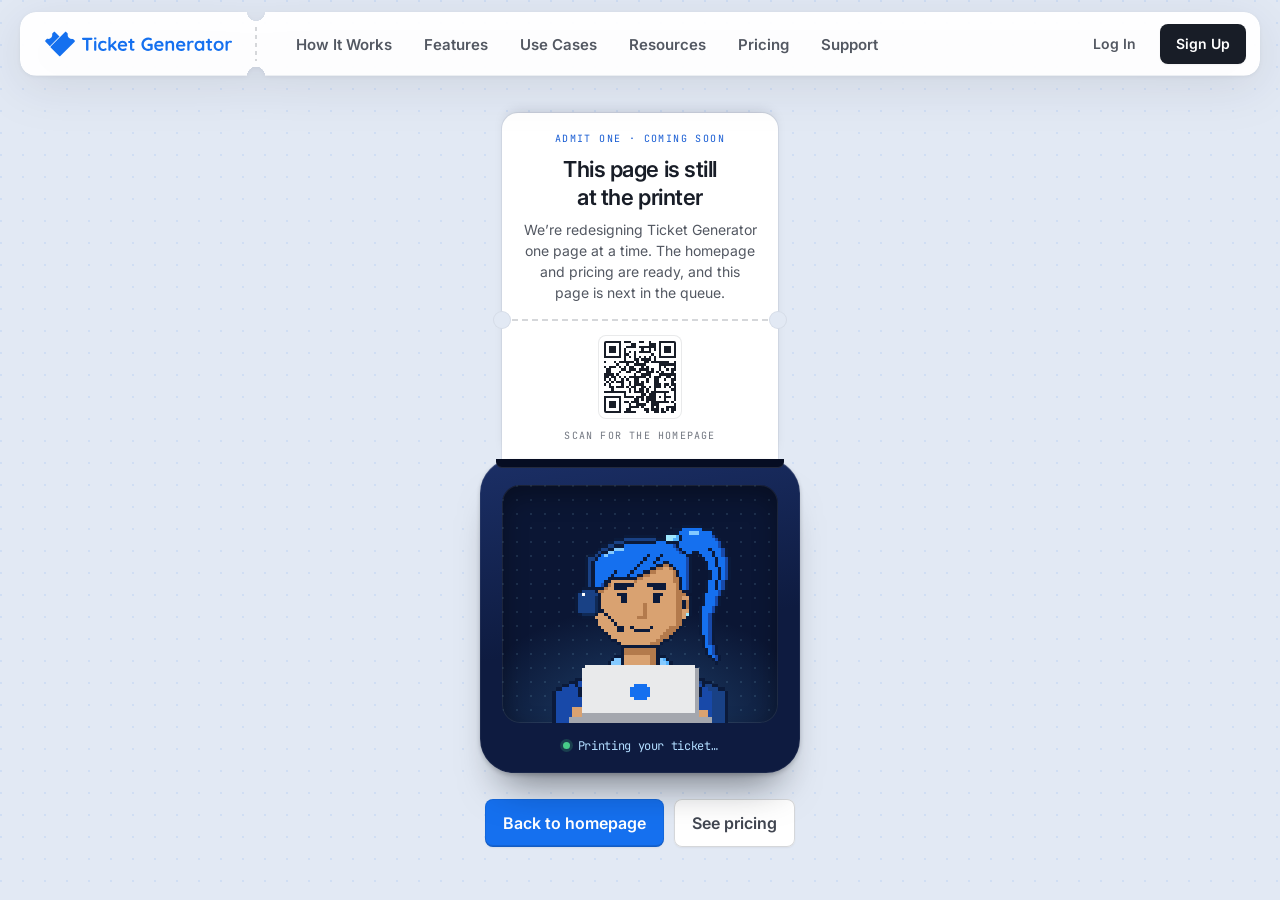
==== coming-soon.html @ ecad807b "Homepage event page and features sections, unpinned curved reviews carousel, clearer ticket labels, " ====
<!DOCTYPE html>
<html lang="en">
<head>
  <meta charset="utf-8">
  <meta name="viewport" content="width=device-width, initial-scale=1">
  <base href="/">
  <title>Coming soon — Ticket Generator</title>
  <meta name="description" content="This page of the new Ticket Generator website is still being printed. The homepage and pricing are ready.">
  <meta name="robots" content="noindex">
  <link rel="icon" href="assets/tg-icon.svg" type="image/svg+xml">
  <link rel="preconnect" href="https://fonts.googleapis.com">
  <link rel="preconnect" href="https://fonts.gstatic.com" crossorigin>
  <link href="https://fonts.googleapis.com/css2?family=Inter:wght@400;500;600;700&family=JetBrains+Mono:wght@500&display=swap" rel="stylesheet">
  <link rel="stylesheet" href="css/tokens.css">
  <link rel="stylesheet" href="css/base.css">
  <link rel="stylesheet" href="css/coming-soon.css">
</head>
<body class="cs-page">

  <header class="site-header" data-header>
    <div class="container header-inner">
      <a href="/" class="logo" aria-label="Ticket Generator home">
        <img src="assets/tg-icon.svg" alt="" width="32" height="32">
        <img src="assets/tg-logotype.svg" alt="Ticket Generator" class="logo-type" width="150" height="14">
      </a>

      <nav class="main-nav" id="main-nav" aria-label="Main">
        <ul>
          <li><a href="how-it-works.html">How It Works</a></li>
          <li><a href="features.html">Features</a></li>
          <li><a href="use-cases.html">Use Cases</a></li>
          <li><a href="resources.html">Resources</a></li>
          <li><a href="pricing.html">Pricing</a></li>
          <li><a href="support.html">Support</a></li>
        </ul>
        <div class="nav-actions nav-actions--mobile">
          <a href="https://tg-full-revamp.vercel.app/signup" class="btn btn-primary">Sign Up Free</a>
          <a href="https://tg-full-revamp.vercel.app/login" class="btn btn-secondary">Log In</a>
          <p class="nav-note">First 10 tickets free · No credit card required</p>
        </div>
      </nav>

      <div class="nav-actions">
        <a href="https://tg-full-revamp.vercel.app/login" class="btn btn-link">Log In</a>
        <a href="https://tg-full-revamp.vercel.app/signup" class="btn btn-dark">Sign Up</a>
      </div>

      <button class="menu-toggle" aria-controls="main-nav" aria-expanded="false" aria-label="Open menu" data-menu-toggle>
        <span></span><span></span>
      </button>
    </div>
  </header>

  <main class="cs" data-cs data-state="typing">
    <div class="cs-rig">
      <!-- the ticket prints upwards out of the terminal -->
      <div class="cs-print" aria-live="polite">
        <article class="cs-ticket">
          <p class="cs-label mono">Admit one · Coming soon</p>
          <h1>This page is still at the printer</h1>
          <p class="cs-copy">We’re redesigning Ticket Generator one page at a time. The homepage and pricing are ready, and this page is next in the queue.</p>
          <div class="cs-stub">
            <svg class="cs-qr" viewBox="0 0 29 29" shape-rendering="crispEdges" role="img" aria-label="QR code that opens the Ticket Generator homepage"><path d="M0 0h1v1h-1zM1 0h1v1h-1zM2 0h1v1h-1zM3 0h1v1h-1zM4 0h1v1h-1zM5 0h1v1h-1zM6 0h1v1h-1zM8 0h1v1h-1zM9 0h1v1h-1zM10 0h1v1h-1zM14 0h1v1h-1zM15 0h1v1h-1zM18 0h1v1h-1zM22 0h1v1h-1zM23 0h1v1h-1zM24 0h1v1h-1zM25 0h1v1h-1zM26 0h1v1h-1zM27 0h1v1h-1zM28 0h1v1h-1zM0 1h1v1h-1zM6 1h1v1h-1zM11 1h1v1h-1zM12 1h1v1h-1zM18 1h1v1h-1zM19 1h1v1h-1zM20 1h1v1h-1zM22 1h1v1h-1zM28 1h1v1h-1zM0 2h1v1h-1zM2 2h1v1h-1zM3 2h1v1h-1zM4 2h1v1h-1zM6 2h1v1h-1zM9 2h1v1h-1zM10 2h1v1h-1zM11 2h1v1h-1zM12 2h1v1h-1zM14 2h1v1h-1zM15 2h1v1h-1zM16 2h1v1h-1zM17 2h1v1h-1zM18 2h1v1h-1zM19 2h1v1h-1zM20 2h1v1h-1zM22 2h1v1h-1zM24 2h1v1h-1zM25 2h1v1h-1zM26 2h1v1h-1zM28 2h1v1h-1zM0 3h1v1h-1zM2 3h1v1h-1zM3 3h1v1h-1zM4 3h1v1h-1zM6 3h1v1h-1zM8 3h1v1h-1zM15 3h1v1h-1zM18 3h1v1h-1zM20 3h1v1h-1zM22 3h1v1h-1zM24 3h1v1h-1zM25 3h1v1h-1zM26 3h1v1h-1zM28 3h1v1h-1zM0 4h1v1h-1zM2 4h1v1h-1zM3 4h1v1h-1zM4 4h1v1h-1zM6 4h1v1h-1zM8 4h1v1h-1zM10 4h1v1h-1zM12 4h1v1h-1zM14 4h1v1h-1zM15 4h1v1h-1zM16 4h1v1h-1zM17 4h1v1h-1zM18 4h1v1h-1zM22 4h1v1h-1zM24 4h1v1h-1zM25 4h1v1h-1zM26 4h1v1h-1zM28 4h1v1h-1zM0 5h1v1h-1zM6 5h1v1h-1zM8 5h1v1h-1zM9 5h1v1h-1zM12 5h1v1h-1zM19 5h1v1h-1zM22 5h1v1h-1zM28 5h1v1h-1zM0 6h1v1h-1zM1 6h1v1h-1zM2 6h1v1h-1zM3 6h1v1h-1zM4 6h1v1h-1zM5 6h1v1h-1zM6 6h1v1h-1zM8 6h1v1h-1zM10 6h1v1h-1zM12 6h1v1h-1zM14 6h1v1h-1zM16 6h1v1h-1zM18 6h1v1h-1zM20 6h1v1h-1zM22 6h1v1h-1zM23 6h1v1h-1zM24 6h1v1h-1zM25 6h1v1h-1zM26 6h1v1h-1zM27 6h1v1h-1zM28 6h1v1h-1zM8 7h1v1h-1zM12 7h1v1h-1zM13 7h1v1h-1zM15 7h1v1h-1zM16 7h1v1h-1zM17 7h1v1h-1zM18 7h1v1h-1zM20 7h1v1h-1zM0 8h1v1h-1zM4 8h1v1h-1zM6 8h1v1h-1zM7 8h1v1h-1zM8 8h1v1h-1zM9 8h1v1h-1zM10 8h1v1h-1zM11 8h1v1h-1zM13 8h1v1h-1zM16 8h1v1h-1zM17 8h1v1h-1zM19 8h1v1h-1zM20 8h1v1h-1zM21 8h1v1h-1zM22 8h1v1h-1zM23 8h1v1h-1zM24 8h1v1h-1zM25 8h1v1h-1zM28 8h1v1h-1zM5 9h1v1h-1zM9 9h1v1h-1zM12 9h1v1h-1zM13 9h1v1h-1zM14 9h1v1h-1zM15 9h1v1h-1zM16 9h1v1h-1zM22 9h1v1h-1zM23 9h1v1h-1zM24 9h1v1h-1zM25 9h1v1h-1zM26 9h1v1h-1zM27 9h1v1h-1zM28 9h1v1h-1zM0 10h1v1h-1zM2 10h1v1h-1zM3 10h1v1h-1zM4 10h1v1h-1zM6 10h1v1h-1zM8 10h1v1h-1zM10 10h1v1h-1zM11 10h1v1h-1zM15 10h1v1h-1zM17 10h1v1h-1zM22 10h1v1h-1zM24 10h1v1h-1zM28 10h1v1h-1zM1 11h1v1h-1zM2 11h1v1h-1zM7 11h1v1h-1zM8 11h1v1h-1zM10 11h1v1h-1zM11 11h1v1h-1zM12 11h1v1h-1zM14 11h1v1h-1zM15 11h1v1h-1zM16 11h1v1h-1zM17 11h1v1h-1zM19 11h1v1h-1zM22 11h1v1h-1zM25 11h1v1h-1zM27 11h1v1h-1zM28 11h1v1h-1zM1 12h1v1h-1zM2 12h1v1h-1zM6 12h1v1h-1zM9 12h1v1h-1zM10 12h1v1h-1zM13 12h1v1h-1zM14 12h1v1h-1zM17 12h1v1h-1zM18 12h1v1h-1zM19 12h1v1h-1zM21 12h1v1h-1zM23 12h1v1h-1zM27 12h1v1h-1zM0 13h1v1h-1zM1 13h1v1h-1zM2 13h1v1h-1zM3 13h1v1h-1zM5 13h1v1h-1zM12 13h1v1h-1zM15 13h1v1h-1zM16 13h1v1h-1zM17 13h1v1h-1zM18 13h1v1h-1zM22 13h1v1h-1zM23 13h1v1h-1zM24 13h1v1h-1zM25 13h1v1h-1zM26 13h1v1h-1zM27 13h1v1h-1zM28 13h1v1h-1zM0 14h1v1h-1zM1 14h1v1h-1zM3 14h1v1h-1zM4 14h1v1h-1zM6 14h1v1h-1zM8 14h1v1h-1zM10 14h1v1h-1zM11 14h1v1h-1zM12 14h1v1h-1zM13 14h1v1h-1zM14 14h1v1h-1zM15 14h1v1h-1zM16 14h1v1h-1zM18 14h1v1h-1zM20 14h1v1h-1zM21 14h1v1h-1zM22 14h1v1h-1zM25 14h1v1h-1zM26 14h1v1h-1zM28 14h1v1h-1zM0 15h1v1h-1zM2 15h1v1h-1zM4 15h1v1h-1zM7 15h1v1h-1zM9 15h1v1h-1zM12 15h1v1h-1zM13 15h1v1h-1zM17 15h1v1h-1zM20 15h1v1h-1zM21 15h1v1h-1zM24 15h1v1h-1zM27 15h1v1h-1zM28 15h1v1h-1zM1 16h1v1h-1zM3 16h1v1h-1zM5 16h1v1h-1zM6 16h1v1h-1zM7 16h1v1h-1zM10 16h1v1h-1zM12 16h1v1h-1zM13 16h1v1h-1zM15 16h1v1h-1zM17 16h1v1h-1zM20 16h1v1h-1zM21 16h1v1h-1zM27 16h1v1h-1zM0 17h1v1h-1zM2 17h1v1h-1zM7 17h1v1h-1zM10 17h1v1h-1zM12 17h1v1h-1zM13 17h1v1h-1zM14 17h1v1h-1zM15 17h1v1h-1zM20 17h1v1h-1zM21 17h1v1h-1zM22 17h1v1h-1zM24 17h1v1h-1zM25 17h1v1h-1zM27 17h1v1h-1zM28 17h1v1h-1zM2 18h1v1h-1zM3 18h1v1h-1zM5 18h1v1h-1zM6 18h1v1h-1zM7 18h1v1h-1zM9 18h1v1h-1zM11 18h1v1h-1zM12 18h1v1h-1zM15 18h1v1h-1zM16 18h1v1h-1zM18 18h1v1h-1zM20 18h1v1h-1zM21 18h1v1h-1zM22 18h1v1h-1zM24 18h1v1h-1zM26 18h1v1h-1zM28 18h1v1h-1zM3 19h1v1h-1zM10 19h1v1h-1zM12 19h1v1h-1zM14 19h1v1h-1zM15 19h1v1h-1zM17 19h1v1h-1zM20 19h1v1h-1zM27 19h1v1h-1zM28 19h1v1h-1zM0 20h1v1h-1zM1 20h1v1h-1zM2 20h1v1h-1zM3 20h1v1h-1zM4 20h1v1h-1zM5 20h1v1h-1zM6 20h1v1h-1zM7 20h1v1h-1zM8 20h1v1h-1zM10 20h1v1h-1zM12 20h1v1h-1zM13 20h1v1h-1zM14 20h1v1h-1zM15 20h1v1h-1zM17 20h1v1h-1zM19 20h1v1h-1zM20 20h1v1h-1zM21 20h1v1h-1zM22 20h1v1h-1zM23 20h1v1h-1zM24 20h1v1h-1zM25 20h1v1h-1zM28 20h1v1h-1zM8 21h1v1h-1zM15 21h1v1h-1zM16 21h1v1h-1zM18 21h1v1h-1zM19 21h1v1h-1zM20 21h1v1h-1zM24 21h1v1h-1zM28 21h1v1h-1zM0 22h1v1h-1zM1 22h1v1h-1zM2 22h1v1h-1zM3 22h1v1h-1zM4 22h1v1h-1zM5 22h1v1h-1zM6 22h1v1h-1zM8 22h1v1h-1zM9 22h1v1h-1zM10 22h1v1h-1zM11 22h1v1h-1zM13 22h1v1h-1zM14 22h1v1h-1zM15 22h1v1h-1zM17 22h1v1h-1zM18 22h1v1h-1zM19 22h1v1h-1zM20 22h1v1h-1zM22 22h1v1h-1zM24 22h1v1h-1zM25 22h1v1h-1zM26 22h1v1h-1zM28 22h1v1h-1zM0 23h1v1h-1zM6 23h1v1h-1zM12 23h1v1h-1zM13 23h1v1h-1zM15 23h1v1h-1zM17 23h1v1h-1zM18 23h1v1h-1zM19 23h1v1h-1zM20 23h1v1h-1zM24 23h1v1h-1zM28 23h1v1h-1zM0 24h1v1h-1zM2 24h1v1h-1zM3 24h1v1h-1zM4 24h1v1h-1zM6 24h1v1h-1zM8 24h1v1h-1zM9 24h1v1h-1zM11 24h1v1h-1zM12 24h1v1h-1zM13 24h1v1h-1zM17 24h1v1h-1zM19 24h1v1h-1zM20 24h1v1h-1zM21 24h1v1h-1zM22 24h1v1h-1zM23 24h1v1h-1zM24 24h1v1h-1zM25 24h1v1h-1zM27 24h1v1h-1zM0 25h1v1h-1zM2 25h1v1h-1zM3 25h1v1h-1zM4 25h1v1h-1zM6 25h1v1h-1zM10 25h1v1h-1zM13 25h1v1h-1zM14 25h1v1h-1zM15 25h1v1h-1zM16 25h1v1h-1zM19 25h1v1h-1zM20 25h1v1h-1zM21 25h1v1h-1zM28 25h1v1h-1zM0 26h1v1h-1zM2 26h1v1h-1zM3 26h1v1h-1zM4 26h1v1h-1zM6 26h1v1h-1zM10 26h1v1h-1zM11 26h1v1h-1zM12 26h1v1h-1zM13 26h1v1h-1zM15 26h1v1h-1zM19 26h1v1h-1zM21 26h1v1h-1zM25 26h1v1h-1zM26 26h1v1h-1zM27 26h1v1h-1zM28 26h1v1h-1zM0 27h1v1h-1zM6 27h1v1h-1zM9 27h1v1h-1zM10 27h1v1h-1zM16 27h1v1h-1zM17 27h1v1h-1zM19 27h1v1h-1zM20 27h1v1h-1zM21 27h1v1h-1zM23 27h1v1h-1zM25 27h1v1h-1zM27 27h1v1h-1zM28 27h1v1h-1zM0 28h1v1h-1zM1 28h1v1h-1zM2 28h1v1h-1zM3 28h1v1h-1zM4 28h1v1h-1zM5 28h1v1h-1zM6 28h1v1h-1zM8 28h1v1h-1zM9 28h1v1h-1zM10 28h1v1h-1zM11 28h1v1h-1zM12 28h1v1h-1zM17 28h1v1h-1zM20 28h1v1h-1zM21 28h1v1h-1zM23 28h1v1h-1zM24 28h1v1h-1zM27 28h1v1h-1z" fill="currentColor"/></svg>
            <p class="mono">Scan for the homepage</p>
          </div>
        </article>
      </div>

      <div class="cs-device">
        <span class="cs-slot" aria-hidden="true"></span>
        <div class="cs-screen">
          <svg class="cs-mira" viewBox="0 0 64 64" shape-rendering="crispEdges" role="img" aria-label="Mira, the Ticket Generator host, working on her laptop">
            <g class="m-bob">
              <g class="m-pose m-down"><path d="M18 25h1v5h-1zM14 30h4v1h-4z" fill="var(--m-navy-950)"/><path d="M38 50h1v14h-1z" fill="var(--m-blue-200)"/><path d="M47 5h3v1h-3zM24 10h3v1h-3zM22 11h2v1h-2zM21 12h1v1h-1zM24 44h2v1h-2zM38 44h1v1h-1zM23 45h3v1h-3zM38 45h2v1h-2zM22 46h4v2h-4zM38 46h3v2h-3zM21 48h5v1h-5zM38 48h4v1h-4z" fill="var(--m-sky)"/><path d="M43 6h1v1h-1zM42 7h2v1h-2zM39 44h1v1h-1zM40 45h1v1h-1zM41 46h1v2h-1zM42 48h1v1h-1z" fill="var(--m-sky-deep)"/><path d="M45 4h6v1h-6zM44 5h3v1h-3zM50 5h4v1h-4zM45 6h9v1h-9zM45 7h10v1h-10zM37 8h3v1h-3zM44 8h12v2h-12zM27 9h15v1h-15zM27 10h16v1h-16zM45 10h8v1h-8zM54 10h3v1h-3zM24 11h20v1h-20zM46 11h2v1h-2zM50 11h4v1h-4zM55 11h2v2h-2zM20 12h1v1h-1zM22 12h12v1h-12zM35 12h3v1h-3zM39 12h7v1h-7zM51 12h3v1h-3zM19 13h14v1h-14zM34 13h3v1h-3zM38 13h8v1h-8zM52 13h3v1h-3zM56 13h2v3h-2zM18 14h14v1h-14zM33 14h3v1h-3zM37 14h2v1h-2zM41 14h5v1h-5zM53 14h2v2h-2zM18 15h13v1h-13zM32 15h5v1h-5zM42 15h4v1h-4zM18 16h12v1h-12zM31 16h4v1h-4zM43 16h3v1h-3zM53 16h3v1h-3zM57 16h1v4h-1zM18 17h6v1h-6zM25 17h4v1h-4zM30 17h3v1h-3zM44 17h2v2h-2zM54 17h2v3h-2zM18 18h5v1h-5zM24 18h4v1h-4zM29 18h2v1h-2zM18 19h4v1h-4zM45 19h1v4h-1zM18 20h3v1h-3zM53 20h2v3h-2zM56 20h1v3h-1zM18 21h2v1h-2zM53 23h3v1h-3zM52 24h4v1h-4zM52 25h3v3h-3zM51 28h3v2h-3zM51 30h2v7h-2zM52 37h1v3h-1zM52 40h2v1h-2zM53 41h1v2h-1zM54 43h1v1h-1zM27 46h1v1h-1zM36 46h1v1h-1zM28 47h1v1h-1zM35 47h1v1h-1zM29 48h1v1h-1zM34 48h1v1h-1zM30 49h1v1h-1zM33 49h1v1h-1zM28 54h6v1h-6zM28 55h2v1h-2zM33 55h1v1h-1zM29 56h1v1h-1zM31 56h1v1h-1zM28 57h2v1h-2zM33 57h1v1h-1zM28 58h6v2h-6z" fill="var(--m-tg-blue)"/><path d="M34 54h1v2h-1zM33 56h1v1h-1zM34 57h1v3h-1zM28 60h7v1h-7z" fill="var(--m-blue-700)"/><path d="M54 6h1v1h-1zM55 7h1v1h-1zM56 8h1v2h-1zM42 9h1v1h-1zM43 10h1v1h-1zM57 10h1v3h-1zM44 11h1v1h-1zM46 13h1v10h-1zM58 13h1v7h-1zM57 20h1v3h-1zM20 21h1v1h-1zM56 23h1v2h-1zM55 25h1v3h-1zM54 28h1v2h-1zM53 30h1v10h-1zM54 40h1v3h-1zM55 43h1v2h-1zM18 49h2v1h-2zM44 49h2v1h-2zM15 50h4v1h-4zM45 50h4v1h-4zM13 51h11v2h-11zM40 51h9v1h-9zM10 52h2v1h-2zM40 52h11v1h-11zM8 53h5v1h-5zM14 53h10v3h-10zM40 53h10v3h-10zM51 53h2v1h-2zM6 54h7v2h-7zM51 54h3v2h-3zM6 56h8v8h-8zM15 56h3v1h-3zM19 56h5v1h-5zM40 56h9v8h-9zM50 56h4v8h-4zM15 57h4v2h-4zM20 57h4v2h-4zM15 59h5v5h-5zM21 59h3v5h-3z" fill="var(--m-blue-800)"/><path d="M27 7h10v1h-10zM24 8h3v1h-3zM22 9h2v1h-2zM20 10h2v1h-2zM19 11h1v1h-1zM18 12h1v1h-1zM16 13h2v1h-2zM16 14h1v8h-1zM14 23h4v1h-4zM13 24h1v1h-1zM15 24h4v1h-4zM13 25h5v5h-5zM19 50h5v1h-5zM40 50h5v1h-5zM49 51h2v1h-2zM52 52h2v1h-2zM53 53h3v1h-3zM54 54h4v10h-4zM18 56h1v1h-1zM19 57h1v2h-1zM20 59h1v5h-1z" fill="var(--m-blue-900)"/><path d="M45 3h6v1h-6zM42 4h3v1h-3zM51 4h3v1h-3zM40 5h4v1h-4zM54 5h1v1h-1zM27 6h10v1h-10zM39 6h1v1h-1zM44 6h1v2h-1zM55 6h1v1h-1zM24 7h3v1h-3zM37 7h3v1h-3zM56 7h1v1h-1zM22 8h2v1h-2zM27 8h10v1h-10zM40 8h4v1h-4zM57 8h1v2h-1zM20 9h2v1h-2zM24 9h3v1h-3zM43 9h1v1h-1zM19 10h1v1h-1zM22 10h2v1h-2zM44 10h1v1h-1zM53 10h1v1h-1zM58 10h1v3h-1zM18 11h1v1h-1zM20 11h2v1h-2zM45 11h1v1h-1zM48 11h2v1h-2zM54 11h1v2h-1zM16 12h2v1h-2zM19 12h1v1h-1zM34 12h1v1h-1zM38 12h1v1h-1zM46 12h2v1h-2zM50 12h1v1h-1zM15 13h1v9h-1zM18 13h1v1h-1zM33 13h1v1h-1zM37 13h1v1h-1zM47 13h1v10h-1zM51 13h1v1h-1zM55 13h1v3h-1zM59 13h1v7h-1zM17 14h1v8h-1zM32 14h1v1h-1zM36 14h1v1h-1zM39 14h2v1h-2zM52 14h1v3h-1zM31 15h1v1h-1zM37 15h2v1h-2zM41 15h1v1h-1zM30 16h1v1h-1zM35 16h2v1h-2zM42 16h1v1h-1zM56 16h1v4h-1zM24 17h1v1h-1zM29 17h1v1h-1zM33 17h2v1h-2zM43 17h1v2h-1zM53 17h1v3h-1zM23 18h1v1h-1zM28 18h1v1h-1zM31 18h2v1h-2zM22 19h9v1h-9zM44 19h1v4h-1zM21 20h2v1h-2zM52 20h1v4h-1zM55 20h1v3h-1zM58 20h1v3h-1zM21 21h1v1h-1zM24 21h6v1h-6zM34 21h6v1h-6zM14 22h7v1h-7zM24 22h4v1h-4zM36 22h4v1h-4zM13 23h1v1h-1zM18 23h1v1h-1zM45 23h3v1h-3zM57 23h1v2h-1zM12 24h1v6h-1zM19 24h1v5h-1zM46 24h1v1h-1zM51 24h1v4h-1zM47 25h1v6h-1zM56 25h1v3h-1zM26 26h2v1h-2zM36 26h2v1h-2zM45 26h1v3h-1zM50 28h1v9h-1zM55 28h1v2h-1zM19 29h2v1h-2zM13 30h1v1h-1zM18 30h1v1h-1zM21 30h1v1h-1zM54 30h1v10h-1zM14 31h4v1h-4zM22 31h1v1h-1zM46 31h1v1h-1zM18 32h1v2h-1zM23 32h1v1h-1zM45 32h1v2h-1zM24 33h1v1h-1zM19 34h1v1h-1zM25 34h2v2h-2zM29 34h1v1h-1zM35 34h1v1h-1zM44 34h1v1h-1zM20 35h1v1h-1zM30 35h5v1h-5zM43 35h1v1h-1zM21 36h1v1h-1zM42 36h1v1h-1zM22 37h1v1h-1zM41 37h1v1h-1zM51 37h1v4h-1zM23 38h2v1h-2zM39 38h2v1h-2zM25 39h1v1h-1zM38 39h1v1h-1zM26 40h12v1h-12zM55 40h1v3h-1zM26 41h1v2h-1zM37 41h1v2h-1zM52 41h1v2h-1zM24 43h3v1h-3zM37 43h3v1h-3zM53 43h1v1h-1zM56 43h1v2h-1zM23 44h1v1h-1zM26 44h1v5h-1zM37 44h1v5h-1zM40 44h1v1h-1zM54 44h1v1h-1zM22 45h1v1h-1zM41 45h1v1h-1zM55 45h1v1h-1zM21 46h1v2h-1zM42 46h1v2h-1zM18 48h3v1h-3zM43 48h3v1h-3zM15 49h3v1h-3zM20 49h6v1h-6zM38 49h6v1h-6zM46 49h3v1h-3zM12 50h3v1h-3zM24 50h1v14h-1zM30 50h4v1h-4zM39 50h1v14h-1zM49 50h3v1h-3zM10 51h3v1h-3zM28 51h7v1h-7zM51 51h3v1h-3zM8 52h2v1h-2zM12 52h1v1h-1zM27 52h1v4h-1zM35 52h1v4h-1zM51 52h1v1h-1zM54 52h2v1h-2zM6 53h2v1h-2zM13 53h1v3h-1zM50 53h1v3h-1zM56 53h2v1h-2zM5 54h1v10h-1zM58 54h1v10h-1zM14 56h1v8h-1zM28 56h1v1h-1zM34 56h1v1h-1zM49 56h1v8h-1zM27 57h1v4h-1zM35 57h1v4h-1zM28 61h7v1h-7z" fill="var(--m-ink)"/><path d="M14 24h1v1h-1zM28 46h8v1h-8zM27 47h1v1h-1zM29 47h6v1h-6zM36 47h1v1h-1zM27 48h2v1h-2zM30 48h4v1h-4zM35 48h2v1h-2zM26 49h4v1h-4zM31 49h2v1h-2zM34 49h4v2h-4zM25 50h5v1h-5zM25 51h3v1h-3zM35 51h3v1h-3zM25 52h2v4h-2zM36 52h2v4h-2zM30 55h3v1h-3zM25 56h3v1h-3zM30 56h1v1h-1zM32 56h1v1h-1zM35 56h3v1h-3zM25 57h2v4h-2zM30 57h3v1h-3zM36 57h2v4h-2zM25 61h3v1h-3zM35 61h3v1h-3zM25 62h13v2h-13z" fill="var(--m-white)"/><path d="M28 52h7v1h-7z" fill="var(--m-lilac)"/><path d="M40 6h3v1h-3zM40 7h2v1h-2zM46 30h1v1h-1zM28 53h7v1h-7z" fill="var(--m-cyan)"/><path d="M39 16h2v1h-2zM37 17h5v1h-5zM35 18h7v1h-7zM33 19h9v1h-9zM23 20h7v1h-7zM31 20h11v1h-11zM23 21h1v1h-1zM30 21h4v1h-4zM40 21h3v2h-3zM22 22h2v1h-2zM28 22h8v1h-8zM21 23h22v1h-22zM20 24h23v2h-23zM45 25h2v1h-2zM20 26h6v1h-6zM28 26h8v1h-8zM38 26h5v1h-5zM20 27h13v2h-13zM34 27h9v5h-9zM21 29h12v1h-12zM45 29h2v1h-2zM19 30h2v1h-2zM22 30h11v1h-11zM45 30h1v2h-1zM18 31h4v1h-4zM23 31h8v1h-8zM19 32h4v1h-4zM24 32h19v1h-19zM19 33h5v1h-5zM25 33h18v1h-18zM20 34h5v1h-5zM27 34h2v1h-2zM30 34h5v1h-5zM36 34h5v1h-5zM21 35h4v1h-4zM27 35h3v1h-3zM35 35h5v1h-5zM22 36h17v1h-17zM23 37h15v1h-15zM25 38h12v1h-12zM26 39h9v1h-9zM27 43h8v3h-8z" fill="var(--m-skin-t3)"/><path d="M39 15h2v1h-2zM37 16h2v1h-2zM41 16h1v1h-1zM35 17h2v1h-2zM42 17h1v2h-1zM33 18h2v1h-2zM31 19h2v1h-2zM42 19h2v2h-2zM30 20h1v1h-1zM22 21h1v1h-1zM43 21h1v2h-1zM21 22h1v1h-1zM19 23h2v1h-2zM43 23h2v1h-2zM43 24h3v1h-3zM43 25h2v9h-2zM46 26h1v3h-1zM33 27h1v4h-1zM31 31h3v1h-3zM41 34h3v1h-3zM40 35h3v1h-3zM39 36h3v1h-3zM38 37h3v1h-3zM37 38h2v1h-2zM35 39h3v1h-3zM27 41h10v2h-10zM35 43h2v3h-2z" fill="var(--m-skin-t3-shadow)"/></g>
              <g class="m-pose m-front"><path d="M18 25h1v5h-1zM14 30h4v1h-4z" fill="var(--m-navy-950)"/><path d="M38 50h1v14h-1z" fill="var(--m-blue-200)"/><path d="M47 5h3v1h-3zM24 10h3v1h-3zM22 11h2v1h-2zM21 12h1v1h-1zM24 44h2v1h-2zM38 44h1v1h-1zM23 45h3v1h-3zM38 45h2v1h-2zM22 46h4v2h-4zM38 46h3v2h-3zM21 48h5v1h-5zM38 48h4v1h-4z" fill="var(--m-sky)"/><path d="M43 6h1v1h-1zM42 7h2v1h-2zM39 44h1v1h-1zM40 45h1v1h-1zM41 46h1v2h-1zM42 48h1v1h-1z" fill="var(--m-sky-deep)"/><path d="M45 4h6v1h-6zM44 5h3v1h-3zM50 5h4v1h-4zM45 6h9v1h-9zM45 7h10v1h-10zM37 8h3v1h-3zM44 8h12v2h-12zM27 9h15v1h-15zM27 10h16v1h-16zM45 10h8v1h-8zM54 10h3v1h-3zM24 11h20v1h-20zM46 11h2v1h-2zM50 11h4v1h-4zM55 11h2v2h-2zM20 12h1v1h-1zM22 12h12v1h-12zM35 12h3v1h-3zM39 12h7v1h-7zM51 12h3v1h-3zM19 13h14v1h-14zM34 13h3v1h-3zM38 13h8v1h-8zM52 13h3v1h-3zM56 13h2v3h-2zM18 14h14v1h-14zM33 14h3v1h-3zM37 14h2v1h-2zM41 14h5v1h-5zM53 14h2v2h-2zM18 15h13v1h-13zM32 15h5v1h-5zM42 15h4v1h-4zM18 16h12v1h-12zM31 16h4v1h-4zM43 16h3v1h-3zM53 16h3v1h-3zM57 16h1v4h-1zM18 17h6v1h-6zM25 17h4v1h-4zM30 17h3v1h-3zM44 17h2v2h-2zM54 17h2v3h-2zM18 18h5v1h-5zM24 18h4v1h-4zM29 18h2v1h-2zM18 19h4v1h-4zM45 19h1v4h-1zM18 20h3v1h-3zM53 20h2v3h-2zM56 20h1v3h-1zM18 21h2v1h-2zM53 23h3v1h-3zM52 24h4v1h-4zM52 25h3v3h-3zM51 28h3v2h-3zM51 30h2v7h-2zM52 37h1v3h-1zM52 40h2v1h-2zM53 41h1v2h-1zM54 43h1v1h-1zM27 46h1v1h-1zM36 46h1v1h-1zM28 47h1v1h-1zM35 47h1v1h-1zM29 48h1v1h-1zM34 48h1v1h-1zM30 49h1v1h-1zM33 49h1v1h-1zM28 54h6v1h-6zM28 55h2v1h-2zM33 55h1v1h-1zM29 56h1v1h-1zM31 56h1v1h-1zM28 57h2v1h-2zM33 57h1v1h-1zM28 58h6v2h-6z" fill="var(--m-tg-blue)"/><path d="M34 54h1v2h-1zM33 56h1v1h-1zM34 57h1v3h-1zM28 60h7v1h-7z" fill="var(--m-blue-700)"/><path d="M54 6h1v1h-1zM55 7h1v1h-1zM56 8h1v2h-1zM42 9h1v1h-1zM43 10h1v1h-1zM57 10h1v3h-1zM44 11h1v1h-1zM46 13h1v10h-1zM58 13h1v7h-1zM57 20h1v3h-1zM20 21h1v1h-1zM56 23h1v2h-1zM55 25h1v3h-1zM54 28h1v2h-1zM53 30h1v10h-1zM54 40h1v3h-1zM55 43h1v2h-1zM18 49h2v1h-2zM44 49h2v1h-2zM15 50h4v1h-4zM45 50h4v1h-4zM13 51h11v2h-11zM40 51h9v1h-9zM10 52h2v1h-2zM40 52h11v1h-11zM8 53h5v1h-5zM14 53h10v3h-10zM40 53h10v3h-10zM51 53h2v1h-2zM6 54h7v2h-7zM51 54h3v2h-3zM6 56h8v8h-8zM15 56h3v1h-3zM19 56h5v1h-5zM40 56h9v8h-9zM50 56h4v8h-4zM15 57h4v2h-4zM20 57h4v2h-4zM15 59h5v5h-5zM21 59h3v5h-3z" fill="var(--m-blue-800)"/><path d="M27 7h10v1h-10zM24 8h3v1h-3zM22 9h2v1h-2zM20 10h2v1h-2zM19 11h1v1h-1zM18 12h1v1h-1zM16 13h2v1h-2zM16 14h1v8h-1zM14 23h4v1h-4zM13 24h1v1h-1zM15 24h4v1h-4zM13 25h5v5h-5zM19 50h5v1h-5zM40 50h5v1h-5zM49 51h2v1h-2zM52 52h2v1h-2zM53 53h3v1h-3zM54 54h4v10h-4zM18 56h1v1h-1zM19 57h1v2h-1zM20 59h1v5h-1z" fill="var(--m-blue-900)"/><path d="M45 3h6v1h-6zM42 4h3v1h-3zM51 4h3v1h-3zM40 5h4v1h-4zM54 5h1v1h-1zM27 6h10v1h-10zM39 6h1v1h-1zM44 6h1v2h-1zM55 6h1v1h-1zM24 7h3v1h-3zM37 7h3v1h-3zM56 7h1v1h-1zM22 8h2v1h-2zM27 8h10v1h-10zM40 8h4v1h-4zM57 8h1v2h-1zM20 9h2v1h-2zM24 9h3v1h-3zM43 9h1v1h-1zM19 10h1v1h-1zM22 10h2v1h-2zM44 10h1v1h-1zM53 10h1v1h-1zM58 10h1v3h-1zM18 11h1v1h-1zM20 11h2v1h-2zM45 11h1v1h-1zM48 11h2v1h-2zM54 11h1v2h-1zM16 12h2v1h-2zM19 12h1v1h-1zM34 12h1v1h-1zM38 12h1v1h-1zM46 12h2v1h-2zM50 12h1v1h-1zM15 13h1v9h-1zM18 13h1v1h-1zM33 13h1v1h-1zM37 13h1v1h-1zM47 13h1v10h-1zM51 13h1v1h-1zM55 13h1v3h-1zM59 13h1v7h-1zM17 14h1v8h-1zM32 14h1v1h-1zM36 14h1v1h-1zM39 14h2v1h-2zM52 14h1v3h-1zM31 15h1v1h-1zM37 15h2v1h-2zM41 15h1v1h-1zM30 16h1v1h-1zM35 16h2v1h-2zM42 16h1v1h-1zM56 16h1v4h-1zM24 17h1v1h-1zM29 17h1v1h-1zM33 17h2v1h-2zM43 17h1v2h-1zM53 17h1v3h-1zM23 18h1v1h-1zM28 18h1v1h-1zM31 18h2v1h-2zM22 19h9v1h-9zM44 19h1v4h-1zM21 20h2v1h-2zM52 20h1v4h-1zM55 20h1v3h-1zM58 20h1v3h-1zM21 21h1v1h-1zM24 21h6v1h-6zM34 21h6v1h-6zM14 22h7v1h-7zM24 22h4v1h-4zM36 22h4v1h-4zM13 23h1v1h-1zM18 23h1v1h-1zM45 23h3v1h-3zM57 23h1v2h-1zM12 24h1v6h-1zM19 24h1v5h-1zM25 24h3v1h-3zM36 24h3v1h-3zM46 24h1v1h-1zM51 24h1v4h-1zM26 25h2v2h-2zM36 25h2v2h-2zM47 25h1v6h-1zM56 25h1v3h-1zM45 26h1v3h-1zM50 28h1v9h-1zM55 28h1v2h-1zM19 29h2v1h-2zM13 30h1v1h-1zM18 30h1v1h-1zM21 30h1v1h-1zM54 30h1v10h-1zM14 31h4v1h-4zM22 31h1v1h-1zM46 31h1v1h-1zM18 32h1v2h-1zM23 32h1v1h-1zM45 32h1v2h-1zM24 33h1v1h-1zM19 34h1v1h-1zM25 34h2v2h-2zM29 34h1v1h-1zM35 34h1v1h-1zM44 34h1v1h-1zM20 35h1v1h-1zM30 35h5v1h-5zM43 35h1v1h-1zM21 36h1v1h-1zM42 36h1v1h-1zM22 37h1v1h-1zM41 37h1v1h-1zM51 37h1v4h-1zM23 38h2v1h-2zM39 38h2v1h-2zM25 39h1v1h-1zM38 39h1v1h-1zM26 40h12v1h-12zM55 40h1v3h-1zM26 41h1v2h-1zM37 41h1v2h-1zM52 41h1v2h-1zM24 43h3v1h-3zM37 43h3v1h-3zM53 43h1v1h-1zM56 43h1v2h-1zM23 44h1v1h-1zM26 44h1v5h-1zM37 44h1v5h-1zM40 44h1v1h-1zM54 44h1v1h-1zM22 45h1v1h-1zM41 45h1v1h-1zM55 45h1v1h-1zM21 46h1v2h-1zM42 46h1v2h-1zM18 48h3v1h-3zM43 48h3v1h-3zM15 49h3v1h-3zM20 49h6v1h-6zM38 49h6v1h-6zM46 49h3v1h-3zM12 50h3v1h-3zM24 50h1v14h-1zM30 50h4v1h-4zM39 50h1v14h-1zM49 50h3v1h-3zM10 51h3v1h-3zM28 51h7v1h-7zM51 51h3v1h-3zM8 52h2v1h-2zM12 52h1v1h-1zM27 52h1v4h-1zM35 52h1v4h-1zM51 52h1v1h-1zM54 52h2v1h-2zM6 53h2v1h-2zM13 53h1v3h-1zM50 53h1v3h-1zM56 53h2v1h-2zM5 54h1v10h-1zM58 54h1v10h-1zM14 56h1v8h-1zM28 56h1v1h-1zM34 56h1v1h-1zM49 56h1v8h-1zM27 57h1v4h-1zM35 57h1v4h-1zM28 61h7v1h-7z" fill="var(--m-ink)"/><path d="M14 24h1v1h-1zM28 46h8v1h-8zM27 47h1v1h-1zM29 47h6v1h-6zM36 47h1v1h-1zM27 48h2v1h-2zM30 48h4v1h-4zM35 48h2v1h-2zM26 49h4v1h-4zM31 49h2v1h-2zM34 49h4v2h-4zM25 50h5v1h-5zM25 51h3v1h-3zM35 51h3v1h-3zM25 52h2v4h-2zM36 52h2v4h-2zM30 55h3v1h-3zM25 56h3v1h-3zM30 56h1v1h-1zM32 56h1v1h-1zM35 56h3v1h-3zM25 57h2v4h-2zM30 57h3v1h-3zM36 57h2v4h-2zM25 61h3v1h-3zM35 61h3v1h-3zM25 62h13v2h-13z" fill="var(--m-white)"/><path d="M28 52h7v1h-7z" fill="var(--m-lilac)"/><path d="M40 6h3v1h-3zM40 7h2v1h-2zM46 30h1v1h-1zM28 53h7v1h-7z" fill="var(--m-cyan)"/><path d="M39 16h2v1h-2zM37 17h5v1h-5zM35 18h7v1h-7zM33 19h9v1h-9zM23 20h7v1h-7zM31 20h11v1h-11zM23 21h1v1h-1zM30 21h4v1h-4zM40 21h3v2h-3zM22 22h2v1h-2zM28 22h8v1h-8zM21 23h22v1h-22zM20 24h5v1h-5zM28 24h8v3h-8zM39 24h4v1h-4zM20 25h6v2h-6zM38 25h5v2h-5zM45 25h2v1h-2zM20 27h13v2h-13zM34 27h9v5h-9zM21 29h12v1h-12zM45 29h2v1h-2zM19 30h2v1h-2zM22 30h11v1h-11zM45 30h1v2h-1zM18 31h4v1h-4zM23 31h8v1h-8zM19 32h4v1h-4zM24 32h19v1h-19zM19 33h5v1h-5zM25 33h18v1h-18zM20 34h5v1h-5zM27 34h2v1h-2zM30 34h5v1h-5zM36 34h5v1h-5zM21 35h4v1h-4zM27 35h3v1h-3zM35 35h5v1h-5zM22 36h17v1h-17zM23 37h15v1h-15zM25 38h12v1h-12zM26 39h9v1h-9zM27 43h8v3h-8z" fill="var(--m-skin-t3)"/><path d="M39 15h2v1h-2zM37 16h2v1h-2zM41 16h1v1h-1zM35 17h2v1h-2zM42 17h1v2h-1zM33 18h2v1h-2zM31 19h2v1h-2zM42 19h2v2h-2zM30 20h1v1h-1zM22 21h1v1h-1zM43 21h1v2h-1zM21 22h1v1h-1zM19 23h2v1h-2zM43 23h2v1h-2zM43 24h3v1h-3zM43 25h2v9h-2zM46 26h1v3h-1zM33 27h1v4h-1zM31 31h3v1h-3zM41 34h3v1h-3zM40 35h3v1h-3zM39 36h3v1h-3zM38 37h3v1h-3zM37 38h2v1h-2zM35 39h3v1h-3zM27 41h10v2h-10zM35 43h2v3h-2z" fill="var(--m-skin-t3-shadow)"/></g>
              <g class="m-pose m-sorry"><path d="M18 25h1v5h-1zM14 30h4v1h-4z" fill="var(--m-navy-950)"/><path d="M38 50h1v14h-1z" fill="var(--m-blue-200)"/><path d="M47 5h3v1h-3zM24 10h3v1h-3zM22 11h2v1h-2zM21 12h1v1h-1zM5 17h1v1h-1zM4 18h2v1h-2zM5 19h2v1h-2zM6 20h2v2h-2zM7 22h2v1h-2zM24 44h2v1h-2zM38 44h1v1h-1zM23 45h3v1h-3zM38 45h2v1h-2zM22 46h4v2h-4zM38 46h3v2h-3zM21 48h5v1h-5zM38 48h4v1h-4z" fill="var(--m-sky)"/><path d="M43 6h1v1h-1zM42 7h2v1h-2zM4 19h1v1h-1zM5 20h1v1h-1zM6 22h1v1h-1zM39 44h1v1h-1zM40 45h1v1h-1zM41 46h1v2h-1zM42 48h1v1h-1z" fill="var(--m-sky-deep)"/><path d="M45 4h6v1h-6zM44 5h3v1h-3zM50 5h4v1h-4zM45 6h9v1h-9zM45 7h10v1h-10zM37 8h3v1h-3zM44 8h12v2h-12zM27 9h15v1h-15zM27 10h16v1h-16zM45 10h8v1h-8zM54 10h3v1h-3zM24 11h20v1h-20zM46 11h2v1h-2zM50 11h4v1h-4zM55 11h2v2h-2zM20 12h1v1h-1zM22 12h12v1h-12zM35 12h3v1h-3zM39 12h7v1h-7zM51 12h3v1h-3zM20 13h13v1h-13zM34 13h3v1h-3zM38 13h8v1h-8zM52 13h3v1h-3zM56 13h2v3h-2zM20 14h12v1h-12zM33 14h3v1h-3zM37 14h2v1h-2zM41 14h5v1h-5zM53 14h2v2h-2zM20 15h11v1h-11zM32 15h5v1h-5zM42 15h4v1h-4zM20 16h10v1h-10zM31 16h4v1h-4zM43 16h3v1h-3zM53 16h3v1h-3zM57 16h1v4h-1zM19 17h5v1h-5zM25 17h4v1h-4zM30 17h3v1h-3zM44 17h2v2h-2zM54 17h2v3h-2zM18 18h5v1h-5zM24 18h4v1h-4zM29 18h2v1h-2zM18 19h4v1h-4zM45 19h1v4h-1zM18 20h3v1h-3zM53 20h2v3h-2zM56 20h1v3h-1zM18 21h2v1h-2zM53 23h3v1h-3zM52 24h4v1h-4zM52 25h3v3h-3zM51 28h3v2h-3zM51 30h2v7h-2zM52 37h1v3h-1zM52 40h2v1h-2zM53 41h1v2h-1zM54 43h1v1h-1zM27 46h1v1h-1zM36 46h1v1h-1zM28 47h1v1h-1zM35 47h1v1h-1zM29 48h1v1h-1zM34 48h1v1h-1zM30 49h1v1h-1zM33 49h1v1h-1zM28 54h6v1h-6zM28 55h2v1h-2zM33 55h1v1h-1zM29 56h1v1h-1zM31 56h1v1h-1zM28 57h2v1h-2zM33 57h1v1h-1zM28 58h6v2h-6z" fill="var(--m-tg-blue)"/><path d="M34 54h1v2h-1zM33 56h1v1h-1zM34 57h1v3h-1zM28 60h7v1h-7z" fill="var(--m-blue-700)"/><path d="M54 6h1v1h-1zM55 7h1v1h-1zM56 8h1v2h-1zM42 9h1v1h-1zM43 10h1v1h-1zM57 10h1v3h-1zM44 11h1v1h-1zM46 13h1v10h-1zM58 13h1v7h-1zM2 19h1v1h-1zM0 20h3v1h-3zM57 20h1v3h-1zM0 21h4v1h-4zM20 21h1v1h-1zM0 22h5v2h-5zM56 23h1v2h-1zM0 24h4v1h-4zM0 25h2v1h-2zM55 25h1v3h-1zM0 26h1v1h-1zM54 28h1v2h-1zM53 30h1v10h-1zM54 40h1v3h-1zM55 43h1v2h-1zM18 49h2v1h-2zM44 49h2v1h-2zM15 50h4v1h-4zM45 50h4v1h-4zM13 51h11v2h-11zM40 51h9v1h-9zM10 52h2v1h-2zM40 52h11v1h-11zM8 53h5v1h-5zM14 53h10v3h-10zM40 53h10v3h-10zM51 53h2v1h-2zM6 54h7v2h-7zM51 54h3v2h-3zM6 56h8v8h-8zM15 56h3v1h-3zM19 56h5v1h-5zM40 56h9v8h-9zM50 56h4v8h-4zM15 57h4v2h-4zM20 57h4v2h-4zM15 59h5v5h-5zM21 59h3v5h-3z" fill="var(--m-blue-800)"/><path d="M27 7h10v1h-10zM24 8h3v1h-3zM22 9h2v1h-2zM20 10h2v1h-2zM19 11h1v1h-1zM16 20h1v2h-1zM14 23h4v1h-4zM4 24h2v1h-2zM13 24h1v1h-1zM15 24h4v1h-4zM2 25h2v1h-2zM13 25h5v5h-5zM1 26h1v1h-1zM0 27h1v1h-1zM19 50h5v1h-5zM40 50h5v1h-5zM49 51h2v1h-2zM52 52h2v1h-2zM53 53h3v1h-3zM54 54h4v10h-4zM18 56h1v1h-1zM19 57h1v2h-1zM20 59h1v5h-1z" fill="var(--m-blue-900)"/><path d="M45 3h6v1h-6zM42 4h3v1h-3zM51 4h3v1h-3zM40 5h4v1h-4zM54 5h1v1h-1zM27 6h10v1h-10zM39 6h1v1h-1zM44 6h1v2h-1zM55 6h1v1h-1zM24 7h3v1h-3zM37 7h3v1h-3zM56 7h1v1h-1zM22 8h2v1h-2zM27 8h10v1h-10zM40 8h4v1h-4zM57 8h1v2h-1zM20 9h2v1h-2zM24 9h3v1h-3zM43 9h1v1h-1zM19 10h1v1h-1zM22 10h2v1h-2zM44 10h1v1h-1zM53 10h1v1h-1zM58 10h1v3h-1zM12 11h7v1h-7zM20 11h2v1h-2zM45 11h1v1h-1zM48 11h2v1h-2zM54 11h1v2h-1zM11 12h1v1h-1zM14 12h1v1h-1zM17 12h1v1h-1zM19 12h1v2h-1zM34 12h1v1h-1zM38 12h1v1h-1zM46 12h2v1h-2zM50 12h1v1h-1zM10 13h1v1h-1zM13 13h1v1h-1zM16 13h1v1h-1zM33 13h1v1h-1zM37 13h1v1h-1zM47 13h1v10h-1zM51 13h1v1h-1zM55 13h1v3h-1zM59 13h1v7h-1zM9 14h1v1h-1zM12 14h1v1h-1zM15 14h1v1h-1zM18 14h2v1h-2zM32 14h1v1h-1zM36 14h1v1h-1zM39 14h2v1h-2zM52 14h1v3h-1zM8 15h1v1h-1zM14 15h1v1h-1zM17 15h1v1h-1zM19 15h1v2h-1zM31 15h1v1h-1zM37 15h2v1h-2zM41 15h1v1h-1zM5 16h1v1h-1zM9 16h1v2h-1zM16 16h1v1h-1zM30 16h1v1h-1zM35 16h2v1h-2zM42 16h1v1h-1zM56 16h1v4h-1zM3 17h2v1h-2zM6 17h1v2h-1zM15 17h1v1h-1zM18 17h1v1h-1zM24 17h1v1h-1zM29 17h1v1h-1zM33 17h2v1h-2zM43 17h1v2h-1zM53 17h1v3h-1zM2 18h2v1h-2zM8 18h1v1h-1zM17 18h1v1h-1zM23 18h1v1h-1zM28 18h1v1h-1zM31 18h2v1h-2zM0 19h2v1h-2zM3 19h1v1h-1zM7 19h1v1h-1zM16 19h2v1h-2zM22 19h9v1h-9zM44 19h1v4h-1zM3 20h2v1h-2zM8 20h1v2h-1zM12 20h2v1h-2zM15 20h1v1h-1zM17 20h1v2h-1zM21 20h2v1h-2zM52 20h1v4h-1zM55 20h1v3h-1zM58 20h1v3h-1zM4 21h2v1h-2zM11 21h1v1h-1zM14 21h2v1h-2zM21 21h1v1h-1zM28 21h3v1h-3zM33 21h3v1h-3zM5 22h1v1h-1zM9 22h2v1h-2zM14 22h7v1h-7zM24 22h4v1h-4zM36 22h4v1h-4zM5 23h5v1h-5zM13 23h1v1h-1zM18 23h1v1h-1zM45 23h3v1h-3zM57 23h1v2h-1zM6 24h1v1h-1zM12 24h1v6h-1zM19 24h1v5h-1zM26 24h3v1h-3zM37 24h3v1h-3zM46 24h1v1h-1zM51 24h1v4h-1zM4 25h2v1h-2zM27 25h2v2h-2zM37 25h2v2h-2zM47 25h1v6h-1zM56 25h1v3h-1zM2 26h2v1h-2zM45 26h1v3h-1zM1 27h1v1h-1zM0 28h1v1h-1zM50 28h1v9h-1zM55 28h1v2h-1zM19 29h2v1h-2zM13 30h1v1h-1zM18 30h1v1h-1zM21 30h1v1h-1zM54 30h1v10h-1zM14 31h4v1h-4zM22 31h1v1h-1zM46 31h1v1h-1zM18 32h1v2h-1zM23 32h1v1h-1zM45 32h1v2h-1zM24 33h1v1h-1zM19 34h1v1h-1zM25 34h2v2h-2zM32 34h2v1h-2zM36 34h1v1h-1zM44 34h1v1h-1zM20 35h1v1h-1zM31 35h1v1h-1zM34 35h2v1h-2zM43 35h1v1h-1zM21 36h1v1h-1zM42 36h1v1h-1zM22 37h1v1h-1zM41 37h1v1h-1zM51 37h1v4h-1zM23 38h2v1h-2zM39 38h2v1h-2zM25 39h1v1h-1zM38 39h1v1h-1zM26 40h12v1h-12zM55 40h1v3h-1zM26 41h1v2h-1zM37 41h1v2h-1zM52 41h1v2h-1zM24 43h3v1h-3zM37 43h3v1h-3zM53 43h1v1h-1zM56 43h1v2h-1zM23 44h1v1h-1zM26 44h1v5h-1zM37 44h1v5h-1zM40 44h1v1h-1zM54 44h1v1h-1zM22 45h1v1h-1zM41 45h1v1h-1zM55 45h1v1h-1zM21 46h1v2h-1zM42 46h1v2h-1zM18 48h3v1h-3zM43 48h3v1h-3zM15 49h3v1h-3zM20 49h6v1h-6zM38 49h6v1h-6zM46 49h3v1h-3zM12 50h3v1h-3zM24 50h1v14h-1zM30 50h4v1h-4zM39 50h1v14h-1zM49 50h3v1h-3zM10 51h3v1h-3zM28 51h7v1h-7zM51 51h3v1h-3zM8 52h2v1h-2zM12 52h1v1h-1zM27 52h1v4h-1zM35 52h1v4h-1zM51 52h1v1h-1zM54 52h2v1h-2zM6 53h2v1h-2zM13 53h1v3h-1zM50 53h1v3h-1zM56 53h2v1h-2zM5 54h1v10h-1zM58 54h1v10h-1zM14 56h1v8h-1zM28 56h1v1h-1zM34 56h1v1h-1zM49 56h1v8h-1zM27 57h1v4h-1zM35 57h1v4h-1zM28 61h7v1h-7z" fill="var(--m-ink)"/><path d="M14 24h1v1h-1zM28 46h8v1h-8zM27 47h1v1h-1zM29 47h6v1h-6zM36 47h1v1h-1zM27 48h2v1h-2zM30 48h4v1h-4zM35 48h2v1h-2zM26 49h4v1h-4zM31 49h2v1h-2zM34 49h4v2h-4zM25 50h5v1h-5zM25 51h3v1h-3zM35 51h3v1h-3zM25 52h2v4h-2zM36 52h2v4h-2zM30 55h3v1h-3zM25 56h3v1h-3zM30 56h1v1h-1zM32 56h1v1h-1zM35 56h3v1h-3zM25 57h2v4h-2zM30 57h3v1h-3zM36 57h2v4h-2zM25 61h3v1h-3zM35 61h3v1h-3zM25 62h13v2h-13z" fill="var(--m-white)"/><path d="M28 52h7v1h-7z" fill="var(--m-lilac)"/><path d="M40 6h3v1h-3zM40 7h2v1h-2zM46 30h1v1h-1zM28 53h7v1h-7z" fill="var(--m-cyan)"/><path d="M12 12h2v1h-2zM15 12h2v1h-2zM11 13h2v1h-2zM14 13h2v1h-2zM17 13h1v1h-1zM10 14h2v1h-2zM13 14h2v1h-2zM16 14h2v1h-2zM9 15h5v1h-5zM15 15h2v1h-2zM10 16h6v1h-6zM17 16h1v1h-1zM39 16h2v1h-2zM10 17h5v1h-5zM16 17h1v1h-1zM37 17h5v1h-5zM9 18h7v1h-7zM35 18h7v1h-7zM8 19h7v1h-7zM33 19h9v1h-9zM9 20h3v1h-3zM23 20h7v1h-7zM31 20h11v1h-11zM9 21h1v1h-1zM23 21h5v1h-5zM31 21h2v1h-2zM36 21h7v1h-7zM22 22h2v1h-2zM28 22h8v1h-8zM40 22h3v1h-3zM21 23h22v1h-22zM20 24h6v1h-6zM29 24h8v3h-8zM40 24h3v1h-3zM20 25h7v2h-7zM39 25h4v2h-4zM45 25h2v1h-2zM20 27h13v2h-13zM34 27h9v5h-9zM21 29h12v1h-12zM45 29h2v1h-2zM19 30h2v1h-2zM22 30h11v1h-11zM45 30h1v2h-1zM18 31h4v1h-4zM23 31h8v1h-8zM19 32h4v1h-4zM24 32h19v1h-19zM19 33h5v1h-5zM25 33h18v1h-18zM20 34h5v1h-5zM27 34h5v1h-5zM34 34h2v1h-2zM37 34h4v1h-4zM21 35h4v1h-4zM27 35h4v1h-4zM32 35h2v1h-2zM36 35h4v1h-4zM22 36h17v1h-17zM23 37h15v1h-15zM25 38h12v1h-12zM26 39h9v1h-9zM27 43h8v3h-8z" fill="var(--m-skin-t3)"/><path d="M18 12h1v2h-1zM18 15h1v2h-1zM39 15h2v1h-2zM37 16h2v1h-2zM41 16h1v1h-1zM17 17h1v1h-1zM35 17h2v1h-2zM42 17h1v2h-1zM16 18h1v1h-1zM33 18h2v1h-2zM15 19h1v1h-1zM31 19h2v1h-2zM42 19h2v2h-2zM14 20h1v1h-1zM30 20h1v1h-1zM10 21h1v1h-1zM22 21h1v1h-1zM43 21h1v2h-1zM21 22h1v1h-1zM19 23h2v1h-2zM43 23h2v1h-2zM43 24h3v1h-3zM43 25h2v9h-2zM46 26h1v3h-1zM33 27h1v4h-1zM31 31h3v1h-3zM41 34h3v1h-3zM40 35h3v1h-3zM39 36h3v1h-3zM38 37h3v1h-3zM37 38h2v1h-2zM35 39h3v1h-3zM27 41h10v2h-10zM35 43h2v3h-2z" fill="var(--m-skin-t3-shadow)"/></g>
            </g>
            <!-- her laptop, seen from behind -->
            <g class="m-laptop">
              <path d="M15 46h34v1h-34zM14 47h36v15h-36z" fill="var(--m-silver)"/>
              <path d="M14 61h36v1h-36zM49 47h1v14h-1z" fill="var(--m-silver-shadow)"/>
              <path d="M30 52h4v1h-4zM29 53h6v3h-6zM30 56h4v1h-4z" fill="var(--m-tg-blue)"/>
              <path d="M10 62h44v2h-44z" fill="var(--m-silver-shadow)"/>
              <g class="m-hands m-hands-a"><path d="M11 59h3v3h-3zM50 60h3v2h-3z" fill="var(--m-skin-t3)"/></g>
              <g class="m-hands m-hands-b"><path d="M11 60h3v2h-3zM50 59h3v3h-3z" fill="var(--m-skin-t3)"/></g>
              <g class="m-sparks"><path d="M9 55h1v1h-1zM54 54h1v1h-1zM7 58h1v1h-1z" fill="var(--m-cyan)"/></g>
            </g>
          </svg>
        </div>
        <p class="cs-status mono"><i aria-hidden="true"></i><span data-cs-status>Working on this page…</span></p>
      </div>
    </div>

    <div class="cs-actions">
      <a href="/" class="btn btn-primary btn-lg">Back to homepage</a>
      <a href="pricing.html" class="btn btn-secondary btn-lg">See pricing</a>
    </div>
  </main>

  <script src="js/main.js" defer></script>
  <script src="js/coming-soon.js" defer></script>
</body>
</html>
---- css/tokens.css ----
/* Design tokens — pulled from TG > Design System > Website (Figma hd0nDJpC29zbB0gykpMwXh) */

/* Local fallback tuned to Inter's metrics, so text doesn't reflow when the web font arrives */
@font-face {
  font-family: "Inter Fallback";
  src: local("Arial");
  ascent-override: 90.2%;
  descent-override: 22.48%;
  line-gap-override: 0%;
  size-adjust: 107.4%;
}

:root {
  /* Brand (blue) */
  --brand-25: #f5faff;
  --brand-50: #eff8ff;
  --brand-100: #d1e9ff;
  --brand-200: #b2ddff;
  --brand-300: #84caff;
  --brand-400: #53b1fd;
  --brand-500: #2e90fa;
  --brand-600: #1570ef;
  --brand-700: #175cd3;
  --brand-800: #1849a9;
  --brand-900: #194185;
  --brand-950: #102a56;

  /* Gray (light mode) */
  --gray-25: #fdfdfd;
  --gray-50: #fafafa;
  --gray-100: #f5f5f5;
  --gray-200: #e9eaeb;
  --gray-300: #d5d7da;
  --gray-400: #a4a7ae;
  --gray-500: #717680;
  --gray-600: #535862;
  --gray-700: #414651;
  --gray-800: #252b37;
  --gray-900: #181d27;
  --gray-950: #0a0d12;

  /* Semantic */
  --success-50: #ecfdf3;
  --success-500: #17b26a;
  --success-600: #079455;
  --success-700: #067647;
  --warning-500: #f79009;
  --warning-600: #dc6803;
  --error-500: #f04438;
  --error-600: #d92d20;

  /* Roles */
  --text-primary: var(--gray-900);
  --text-secondary: var(--gray-700);
  --text-tertiary: var(--gray-600);
  --text-quaternary: var(--gray-500);
  --border-primary: var(--gray-300);
  --border-secondary: var(--gray-200);
  --bg-primary: #ffffff;
  --bg-secondary: var(--gray-50);

  /* Type */
  --font-body: "Inter", "Inter Fallback", system-ui, -apple-system, "Segoe UI", sans-serif;
  --font-display: var(--font-body);
  --font-mono: "JetBrains Mono", ui-monospace, "SF Mono", Menlo, monospace;

  /* Spacing */
  --space-xs: 4px;
  --space-sm: 6px;
  --space-md: 8px;
  --space-lg: 12px;
  --space-xl: 16px;
  --space-2xl: 20px;
  --space-3xl: 24px;
  --space-4xl: 32px;
  --space-5xl: 40px;
  --space-6xl: 48px;
  --space-7xl: 64px;
  --space-8xl: 80px;
  --space-9xl: 96px;

  /* Radius */
  --radius-sm: 6px;
  --radius-md: 8px;
  --radius-lg: 10px;
  --radius-xl: 12px;
  --radius-2xl: 16px;
  --radius-full: 9999px;

  /* Layout */
  --container: 1280px;
  --gutter: 32px;

  /* Shadows (Untitled UI scale) */
  --shadow-xs: 0 1px 2px rgba(10, 13, 18, 0.05);
  --shadow-md: 0 4px 6px -1px rgba(10, 13, 18, 0.1), 0 2px 4px -2px rgba(10, 13, 18, 0.06);
  --shadow-lg: 0 12px 16px -4px rgba(10, 13, 18, 0.08), 0 4px 6px -2px rgba(10, 13, 18, 0.03);
  --shadow-xl: 0 20px 24px -4px rgba(10, 13, 18, 0.08), 0 8px 8px -4px rgba(10, 13, 18, 0.03);
  --shadow-2xl: 0 24px 48px -12px rgba(10, 13, 18, 0.18);
}

@media (max-width: 768px) {
  :root {
    --gutter: 16px;
  }
}
---- css/base.css ----
/* ---------- Reset ---------- */
*, *::before, *::after { box-sizing: border-box; }
html { -webkit-text-size-adjust: 100%; scroll-behavior: smooth; scroll-padding-top: 96px; }
body {
  margin: 0;
  font-family: var(--font-body);
  font-size: 16px;
  line-height: 24px;
  color: var(--text-primary);
  background: var(--bg-primary);
  -webkit-font-smoothing: antialiased;
  overflow-x: hidden;
}
img, svg { display: block; max-width: 100%; }
h1, h2, h3, p, ul, dl, dd, figure { margin: 0; }
ul { padding: 0; list-style: none; }
a { color: inherit; text-decoration: none; }
button, input { font: inherit; color: inherit; }
button { cursor: pointer; background: none; border: 0; padding: 0; }

.nowrap { white-space: nowrap; }
.mono { font-family: var(--font-mono); font-feature-settings: "zero" 1; }
/* every JetBrains Mono string shares one tight tracking */
.mono, .mono *, .tkt-stub, .tkt-stub *, .reg-who span { letter-spacing: -0.03em !important; }

.container {
  width: 100%;
  max-width: calc(var(--container) + var(--gutter) * 2);
  margin-inline: auto;
  padding-inline: var(--gutter);
}

:focus-visible {
  outline: 2px solid var(--brand-500);
  outline-offset: 2px;
  border-radius: var(--radius-sm);
}

/* ---------- Buttons ---------- */
.btn {
  display: inline-flex;
  align-items: center;
  justify-content: center;
  gap: var(--space-sm);
  padding: 10px 16px;
  border-radius: var(--radius-md);
  font-size: 14px;
  line-height: 20px;
  font-weight: 600;
  white-space: nowrap;
  transition: background-color .15s, color .15s, box-shadow .15s, transform .15s;
}
.btn-primary {
  background: var(--brand-600);
  color: #fff;
  box-shadow: var(--shadow-xs), inset 0 -2px 0 rgba(10, 13, 18, .12), inset 0 0 0 1px rgba(10, 13, 18, .08);
}
.btn-primary:hover { background: var(--brand-700); }
.btn-dark {
  background: var(--gray-900);
  color: #fff;
  box-shadow: var(--shadow-xs);
}
.btn-dark:hover { background: var(--gray-800); }
.btn-secondary {
  background: #fff;
  color: var(--text-secondary);
  box-shadow: var(--shadow-xs), inset 0 0 0 1px var(--border-primary);
}
.btn-secondary:hover { background: var(--gray-50); }
.btn-link { color: var(--text-tertiary); padding-inline: 12px; }
.btn-link:hover { color: var(--text-primary); }
.btn-lg {
  padding: 12px 18px;
  font-size: 16px;
  line-height: 24px;
}
.btn-xl {
  padding: 14px 22px;
  font-size: 16px;
  line-height: 24px;
  border-radius: var(--radius-lg);
}
.btn-xl svg { transition: transform .2s; }
.btn-xl:hover svg { transform: translateX(3px); }

/* ---------- Header: a floating ticket ----------
   The bar hovers above the page; the logo sits on a stub separated by a
   perforation with two notches, like the tickets below it. */
.site-header {
  --nav-h: 64px;
  --nav-stub: 236px;
  --notch: 9px;
  position: sticky;
  top: 12px;
  z-index: 50;
  width: min(100% - 40px, 1480px);
  margin: 12px auto 0;
  filter: drop-shadow(0 10px 24px rgba(16, 24, 40, .1)) drop-shadow(0 1px 2px rgba(16, 24, 40, .06));
  transition: filter .25s;
}
.site-header.is-scrolled {
  filter: drop-shadow(0 14px 30px rgba(16, 24, 40, .14)) drop-shadow(0 1px 3px rgba(16, 24, 40, .08));
}
.site-header > .container {
  max-width: none;
  padding-inline: 0 14px;   /* room between Sign Up and the bar's rounded edge */
}

.header-inner {
  position: relative;
  display: flex;
  align-items: center;
  gap: var(--space-5xl);
  height: var(--nav-h);
  padding-right: 14px;
  border-radius: 16px;
  background: rgba(255, 255, 255, .94);
  -webkit-mask:
    radial-gradient(circle var(--notch) at var(--nav-stub) 0, transparent 98%, #000) top / 100% 51% no-repeat,
    radial-gradient(circle var(--notch) at var(--nav-stub) 100%, transparent 98%, #000) bottom / 100% 51% no-repeat;
          mask:
    radial-gradient(circle var(--notch) at var(--nav-stub) 0, transparent 98%, #000) top / 100% 51% no-repeat,
    radial-gradient(circle var(--notch) at var(--nav-stub) 100%, transparent 98%, #000) bottom / 100% 51% no-repeat;
}
/* perforation between the logo stub and the menu */
.header-inner::before {
  content: "";
  position: absolute;
  top: calc(var(--notch) + 6px);
  bottom: calc(var(--notch) + 6px);
  left: calc(var(--nav-stub) - 1px);
  width: 2px;
  background: repeating-linear-gradient(180deg, var(--gray-300) 0 4px, transparent 4px 8px);
}
.logo { display: flex; align-items: center; gap: 6px; flex-shrink: 0; }
.header-inner > .logo {
  justify-content: center;
  width: var(--nav-stub);
  height: 100%;
}
.logo-type { width: 150px; height: auto; }

.main-nav { flex: 1; }
.main-nav ul { display: flex; gap: var(--space-4xl); }
.main-nav a {
  font-size: 15px;
  font-weight: 600;
  color: var(--text-tertiary);
  white-space: nowrap;
  transition: color .15s;
}
.main-nav a:hover { color: var(--text-primary); }

.nav-actions { display: flex; flex-shrink: 0; align-items: center; gap: var(--space-lg); }
.nav-actions .btn { flex-shrink: 0; white-space: nowrap; }
.main-nav { min-width: 0; }
.nav-actions--mobile { display: none; }

.menu-toggle {
  display: none;
  width: 40px;
  height: 40px;
  margin-left: auto;
  border-radius: var(--radius-md);
  position: relative;
}
.menu-toggle span {
  position: absolute;
  left: 11px;
  width: 18px;
  height: 2px;
  border-radius: 2px;
  background: var(--gray-700);
  transition: transform .2s, top .2s;
}
.menu-toggle span:first-child { top: 15px; }
.menu-toggle span:last-child { top: 23px; }
.menu-toggle[aria-expanded="true"] span:first-child { top: 19px; transform: rotate(45deg); }
.menu-toggle[aria-expanded="true"] span:last-child { top: 19px; transform: rotate(-45deg); }

@media (max-width: 1180px) {
  .main-nav ul { gap: var(--space-3xl); }
  .header-inner { gap: var(--space-3xl); }
}
@media (max-width: 1080px) {
  .site-header { --nav-stub: 200px; }
  .logo-type { width: 128px; }
  .main-nav ul { gap: var(--space-xl); }
  .main-nav a { font-size: 14px; }
  .header-inner { gap: var(--space-2xl); }
  .nav-actions { gap: var(--space-xs); }
}

@media (max-width: 960px) {
  .site-header { --nav-h: 56px; width: calc(100% - 16px); top: 8px; margin-top: 8px; }
  .header-inner { padding-inline: 0 8px; }
  .header-inner::before { display: none; }
  .header-inner { -webkit-mask: none; mask: none; }
  .header-inner > .logo { width: auto; padding-left: 16px; }
  .header-inner > .nav-actions { display: none; }
  .menu-toggle { display: block; }
/* The menu drops out of the header as its own sheet, over a dimmed page. */
  .main-nav {
    position: absolute;
    top: calc(100% + 8px);
    left: 0;
    right: 0;
    max-height: calc(100vh - 96px);
    max-height: calc(100dvh - 96px);
    overflow-y: auto;
    overscroll-behavior: contain;
    padding: 8px 8px 12px;
    border-radius: 20px;
    background: #fff;
    box-shadow: 0 24px 48px rgba(10, 13, 18, .22), 0 0 0 1px rgba(10, 13, 18, .05);
    visibility: hidden;
    opacity: 0;
    transform: translateY(-10px) scale(.98);
    transform-origin: 50% 0;
    transition: opacity .2s, transform .28s cubic-bezier(.2, .8, .2, 1), visibility 0s .28s;
  }
  .main-nav.is-open { visibility: visible; opacity: 1; transform: none; transition-delay: 0s; }
  .main-nav ul { flex-direction: column; gap: 0; }
  .main-nav li + li { border-top: 2px dashed var(--gray-100); }
  .main-nav li a {
    display: flex;
    align-items: center;
    justify-content: space-between;
    min-height: 54px;
    padding: 0 12px;
    border-radius: 12px;
    font-size: 17px;
    color: var(--text-primary);
  }
  .main-nav li a::after {
    content: "";
    flex: none;
    width: 8px;
    height: 8px;
    border-top: 2px solid var(--gray-400);
    border-right: 2px solid var(--gray-400);
    transform: rotate(45deg);
  }
  .main-nav li a:active { background: var(--gray-50); }
  .main-nav li a[aria-current="page"] { color: var(--brand-700); }
  .nav-actions--mobile {
    display: grid;
    grid-template-columns: minmax(0, 1fr);
    gap: 8px;
    margin-top: 8px;
    padding: 14px 4px 0;
    border-top: 2px dashed var(--gray-200);
  }
  .nav-actions--mobile .btn { min-height: 50px; font-size: 16px; }
  .nav-actions--mobile .btn-primary { color: #fff; }   /* the nav's link colour must not win over the button's */
  .nav-actions--mobile .btn-secondary { color: var(--text-secondary); }
  .nav-note { margin-top: 2px; text-align: center; font-size: 12px; line-height: 18px; color: var(--text-quaternary); }
}

/* dimmed page behind the open mobile menu (element added by JS) */
.nav-scrim {
  position: fixed;
  inset: 0;
  z-index: 49;
  background: rgba(10, 13, 18, .45);
  opacity: 0;
  visibility: hidden;
  transition: opacity .25s, visibility 0s .25s;
}
html.nav-open .nav-scrim { opacity: 1; visibility: visible; transition-delay: 0s; }
html.nav-open { overflow: hidden; }
html.nav-open .m-cta { transform: translateY(140%); }
.nav-note { display: none; }
@media (max-width: 960px) { .nav-note { display: block; } }
---- css/coming-soon.css ----
/* =========================================================
   Coming soon — shown for every page that isn't redesigned yet.
   A ticket terminal with Mira (the pixel host) at her laptop;
   a portrait ticket prints out of the top with the message.
   ========================================================= */
.cs-page {
  --m-navy-950: var(--brand-950); --m-blue-200: var(--brand-200); --m-sky: var(--brand-300);
  --m-sky-deep: var(--brand-400); --m-tg-blue: var(--brand-600); --m-blue-700: var(--brand-700);
  --m-blue-800: var(--brand-800); --m-blue-900: var(--brand-900); --m-ink: #0b1a3a; --m-white: #fff;
  --m-lilac: #c3b4ff; --m-cyan: #9fe7ff; --m-skin-t3: #d9a271; --m-skin-t3-shadow: #b37a4c;
  --m-silver: #e9eaeb; --m-silver-shadow: #a4a7ae;
  --desk: #e2e9f4;
  min-height: 100svh;
  display: flex;
  flex-direction: column;
  background: radial-gradient(circle at 1px 1px, rgba(21, 112, 239, .09) 1px, transparent 1.5px) 0 0 / 22px 22px fixed, var(--desk);
}

.cs { flex: 1; display: flex; flex-direction: column; align-items: center; justify-content: center; padding: 28px 16px 44px; }
.cs-rig { --w: min(320px, 100%); width: var(--w); display: flex; flex-direction: column; align-items: center; }

/* ---------- the ticket ---------- */
.cs-print { position: relative; z-index: 0; width: calc(100% - 44px); overflow: hidden; padding: 12px 12px 0; margin: -12px -12px 0; box-sizing: content-box; }
.cs-ticket {
  --notch: 9px;
  position: relative;
  padding: 18px 20px 0;
  border-radius: 16px 16px 0 0;
  background: #fff;
  box-shadow: 0 0 0 1px rgba(16, 24, 40, .06), 0 -6px 14px -6px rgba(16, 24, 40, .18);
  text-align: center;
  transform: translateY(102%);
}
.cs.is-printing .cs-ticket { transform: none; transition: transform 1.7s steps(17, end); }
.cs.is-printed .cs-ticket { transform: none; }
.cs-label { font-size: 10px; line-height: 16px; text-transform: uppercase; letter-spacing: .14em !important; color: var(--brand-700); }
.cs-ticket h1 { margin-top: 8px; font-size: 22px; line-height: 28px; font-weight: 600; letter-spacing: -0.02em; color: var(--text-primary); text-wrap: balance; }
.cs-copy { margin-top: 8px; font-size: 14px; line-height: 21px; color: var(--text-tertiary); }
/* portrait ticket: the tear line and notches sit at the bottom, where the stub joins */
.cs-stub {
  position: relative;
  margin: 16px -20px 0;
  padding: 14px 20px 16px;
  border-top: 2px dashed var(--gray-300);
}
.cs-stub::before, .cs-stub::after {
  content: "";
  position: absolute;
  top: calc(var(--notch) * -1 - 1px);
  width: calc(var(--notch) * 2);
  height: calc(var(--notch) * 2);
  border-radius: 50%;
  background: var(--desk);
  box-shadow: inset 0 0 0 1px rgba(16, 24, 40, .06);
}
.cs-stub::before { left: calc(var(--notch) * -1); }
.cs-stub::after { right: calc(var(--notch) * -1); }
.cs-qr {
  display: block;
  width: 84px;
  height: 84px;
  margin: 0 auto 10px;
  padding: 6px;
  border-radius: 8px;
  background: #fff;
  box-shadow: inset 0 0 0 1px var(--gray-200);
  color: var(--gray-900);
}
.cs-stub p { font-size: 10px; line-height: 14px; text-transform: uppercase; letter-spacing: .12em !important; color: var(--text-quaternary); }

/* ---------- the terminal ---------- */
.cs-device {
  position: relative;
  z-index: 1;
  width: 100%;
  padding: 26px 22px 18px;
  border-radius: 34px;
  background: linear-gradient(170deg, #1b2f66, #0e1b40 55%);
  box-shadow: inset 0 1px 0 rgba(255, 255, 255, .14), inset 0 0 0 1px rgba(255, 255, 255, .05), 0 30px 40px -22px rgba(10, 13, 18, .55), 0 2px 4px rgba(10, 13, 18, .2);
}
.cs.is-printing .cs-device { animation: cs-rattle .14s steps(2, end) 12; }
@keyframes cs-rattle { 50% { transform: translateY(1px); } }
.cs-slot {
  position: absolute;
  top: 0;
  left: 16px;
  right: 16px;
  height: 9px;
  border-radius: 0 0 6px 6px;
  background: #060d22;
  box-shadow: inset 0 -1px 0 rgba(255, 255, 255, .12);
}
.cs-screen {
  display: grid;
  place-items: end center;
  aspect-ratio: 1 / .86;
  border-radius: 18px;
  background:
    radial-gradient(circle at 1px 1px, rgba(159, 231, 255, .12) 1px, transparent 1.5px) 0 0 / 14px 14px,
    radial-gradient(90% 70% at 50% 100%, rgba(83, 177, 253, .28), transparent 70%),
    #0b1634;
  box-shadow: inset 0 0 0 1px rgba(255, 255, 255, .08), inset 0 10px 24px rgba(0, 0, 0, .35);
  overflow: hidden;
}
.cs-mira { display: block; width: min(208px, 76%); height: auto; image-rendering: pixelated; }
.cs-status { display: flex; align-items: center; justify-content: center; gap: 8px; margin-top: 14px; font-size: 12px; line-height: 18px; color: var(--brand-200); }
.cs-status i { width: 7px; height: 7px; border-radius: 50%; background: #47cd89; box-shadow: 0 0 0 3px rgba(71, 205, 137, .2); animation: cs-led 1.2s steps(2, end) infinite; }
@keyframes cs-led { 50% { opacity: .35; } }

/* ---------- Mira ---------- */
.m-pose { display: none; }
.cs[data-state="typing"] .m-down,
.cs[data-state="front"] .m-front,
.cs[data-state="sorry"] .m-sorry { display: inline; }
.m-hands-b { opacity: 0; }
.m-sparks { opacity: 0; }
.cs[data-state="typing"] .m-bob { animation: m-bob .36s steps(2, end) infinite; }
.cs[data-state="typing"] .m-hands-a { animation: m-swap-a .24s steps(1, end) infinite; }
.cs[data-state="typing"] .m-hands-b { animation: m-swap-b .24s steps(1, end) infinite; }
.cs[data-state="typing"] .m-sparks { animation: m-swap-b .48s steps(1, end) infinite; }
/* while she blinks in the "front" pose, the eyes-down frame shows for a moment */
.cs[data-state="front"].is-blink .m-front { display: none; }
.cs[data-state="front"].is-blink .m-down { display: inline; }
@keyframes m-bob { 50% { transform: translateY(1px); } }
@keyframes m-swap-a { 0% { opacity: 1; } 50% { opacity: 0; } }
@keyframes m-swap-b { 0% { opacity: 0; } 50% { opacity: 1; } }

.cs-actions { display: flex; flex-wrap: wrap; justify-content: center; gap: 10px; margin-top: 26px; }

@media (max-width: 480px) {
  .cs { padding: 18px 16px 32px; justify-content: flex-start; }
  .cs-actions { width: 100%; }
  .cs-actions .btn { flex: 1 1 140px; justify-content: center; }
}
@media (prefers-reduced-motion: reduce) {
  .cs-ticket { transform: none; transition: none !important; }
  .cs-device, .cs-status i, .m-bob, .m-hands, .m-sparks { animation: none !important; }
}
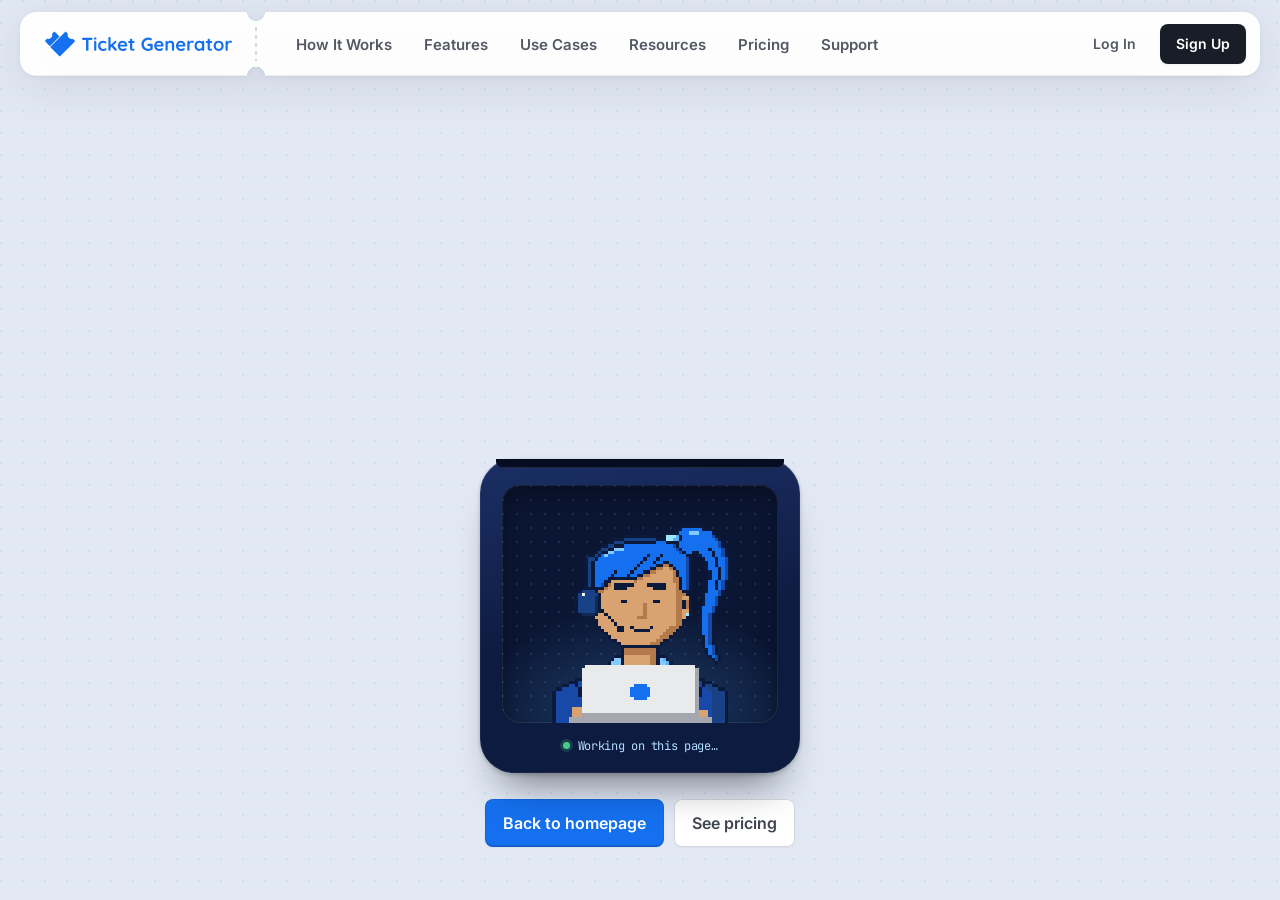
==== commit 9ba8a1a4: "Brand colour picker in the hero demo, roomier hero picture, launch hover tilts, clear wins and core " ====
--- a/coming-soon.html
+++ b/coming-soon.html
@@ -14,6 +14,7 @@
   <link rel="stylesheet" href="css/tokens.css">
   <link rel="stylesheet" href="css/base.css">
   <link rel="stylesheet" href="css/coming-soon.css">
+  <link rel="stylesheet" href="css/dark.css">
 </head>
 <body class="cs-page">
 
--- a/css/dark.css
+++ b/css/dark.css
@@ -0,0 +1,124 @@
+/* =========================================================
+   Dark theme — follows the visitor's device setting
+   (prefers-color-scheme). Loaded last on every page.
+
+   The page, the tickets and the text go dark. Things that are
+   "printed paper" keep their light look, because their pictures
+   and product mock-ups are drawn on white: the product demo in the
+   hero, receipts, the API demo, logo tiles, review and use-case
+   tickets, clear-wins and launch-option tickets, the pricing
+   feature tickets, the badges and the coming-soon ticket.
+   ========================================================= */
+@media (prefers-color-scheme: dark) {
+  :root {
+    color-scheme: dark;
+    --gray-25: #0c0f15;
+    --gray-50: #11141b;
+    --gray-100: #181c25;
+    --gray-200: #242a35;
+    --gray-300: #343b49;
+    --gray-400: #535b6b;
+    --gray-500: #8c92a1;
+    --gray-600: #a6acb8;
+    --gray-700: #c4c9d2;
+    --gray-800: #dfe2e8;
+    --gray-900: #f3f5f8;
+    --gray-950: #ffffff;
+    --brand-25: #0f1827;
+    --brand-50: #112036;
+    --brand-100: #16304f;
+    --bg-primary: #151922;
+    --bg-secondary: #10141b;
+    --desk: #090c12;
+    --desk-paper: radial-gradient(circle at 1px 1px, rgba(83, 177, 253, .08) 1px, transparent 1.5px) 0 0 / 22px 22px fixed, var(--desk);
+    --m-shadow: 0 1px 2px rgba(0, 0, 0, .4), 0 18px 28px -18px rgba(0, 0, 0, .7);
+  }
+
+  /* ---------- paper: keeps the light look ---------- */
+  .stage-panel, .receipt, .flow, .lt, .tq, .uct, .cw, .lo, .fc, .fc-hero,
+  .seal-disc, .cs-ticket, .final-stub, .mini-ticket, .core-ring {
+    color-scheme: light;
+    --gray-25: #fdfdfd; --gray-50: #fafafa; --gray-100: #f5f5f5; --gray-200: #e9eaeb; --gray-300: #d5d7da;
+    --gray-400: #a4a7ae; --gray-500: #717680; --gray-600: #535862; --gray-700: #414651; --gray-800: #252b37;
+    --gray-900: #181d27; --gray-950: #0a0d12;
+    --brand-25: #f5faff; --brand-50: #eff8ff; --brand-100: #d1e9ff;
+    --bg-primary: #ffffff;
+    --bg-secondary: #fafafa;
+    /* these were already worked out from the dark greys at the page level, so restate them */
+    --text-primary: #181d27; --text-secondary: #414651; --text-tertiary: #535862; --text-quaternary: #717680;
+    --border-primary: #d5d7da; --border-secondary: #e9eaeb;
+    color: var(--text-primary);
+  }
+
+  /* ---------- surfaces that were hard-coded white ---------- */
+  .btn-secondary { background: var(--bg-primary); color: var(--text-secondary); box-shadow: inset 0 0 0 1px var(--border-primary); }
+  .btn-secondary:hover { background: var(--gray-100); }
+  .btn-dark { background: #f3f5f8; color: #0a0d12; }
+  .btn-dark:hover { background: #ffffff; }
+  .header-inner { background: rgba(21, 25, 34, .94); }
+  .site-header { filter: drop-shadow(0 14px 30px rgba(0, 0, 0, .5)) drop-shadow(0 1px 3px rgba(0, 0, 0, .4)); }
+  .logo-type { filter: brightness(0) invert(1); }
+  .menu-toggle span { background: var(--gray-800); }
+  .post-link, .faq-item, .faq-help-icon, .tm-arrow, .shield-status, .est-input, .pack-bottom, .pack-top { background: var(--bg-primary); }
+  .tool-link { color: var(--text-secondary); }
+  .validator-btn { background: #232833; color: #fff; box-shadow: inset 0 0 0 1px rgba(255, 255, 255, .08); }
+  .footer-maker img, .footer-bottom img[alt*="Trycon" i] { filter: brightness(0) invert(1); }
+
+  .hero-stat-label { color: var(--brand-300); }
+
+  /* eyebrows and links: the light-mode blue is too dark on dark */
+  .eyebrow, .eyebrow--dark, .text-link, .text-link--dark, .tkt-stub .tkt-eyebrow, .faq-item summary:hover, .uc-rail li.is-active button { color: var(--brand-400); }
+  .tkt-stub .tkt-eyebrow { color: var(--brand-400) !important; }
+  .m-card--steps .tkt-stub .tkt-eyebrow, .pr-hero > .tkt-stub .tkt-eyebrow, .numbers .tkt-stub .tkt-eyebrow { color: var(--brand-200) !important; }
+
+  /* section washes that were light gradients */
+  .tm {
+    background:
+      radial-gradient(60% 70% at 85% 40%, rgba(46, 144, 250, .14), transparent 70%),
+      radial-gradient(50% 60% at 10% 90%, rgba(46, 144, 250, .1), transparent 70%),
+      linear-gradient(180deg, #121722 0%, #0f1520 100%);
+  }
+  .pr-inc {
+    background:
+      radial-gradient(60% 70% at 85% 40%, rgba(46, 144, 250, .14), transparent 70%),
+      radial-gradient(50% 60% at 10% 90%, rgba(46, 144, 250, .1), transparent 70%),
+      linear-gradient(180deg, #121722 0%, #0f1520 100%);
+  }
+  .logos { border-top-color: transparent; }
+  .j-end { background: var(--brand-25); border-color: var(--brand-800); }
+
+  /* feature tickets (core strengths) go dark; their icon tiles glow in their own colour */
+  .hf::before { background: var(--bg-primary); }
+  .hf-icon { background: color-mix(in srgb, var(--accent) 22%, transparent); color: color-mix(in srgb, var(--accent) 45%, #fff); }
+  .hf-top { border-bottom-color: var(--gray-300); }
+  .hf, .cw, .lo-grid, .lo { filter: drop-shadow(0 0 1px rgba(0, 0, 0, .5)) drop-shadow(0 12px 22px rgba(0, 0, 0, .45)); }
+  .lo-grid .lo { filter: none; }
+
+  /* event page section: the copy sits on the dark ticket; the product page is dark already */
+  .ep-frame { box-shadow: 0 0 0 1px rgba(255, 255, 255, .08), 0 30px 60px -28px rgba(0, 0, 0, .8); }
+
+  /* security: shield and status */
+  .trust { --d-card: var(--bg-primary); }
+  .flow { --d-panel: #f5faff; --d-card: #ffffff; --d-line: #e9eaeb; --d-text: #414651; --d-muted: #535862; border-color: transparent; }
+  .shield-line { stroke: #53b1fd; }
+  .seal.is-on .seal-label b { color: var(--brand-400); }
+  .api-try { background: rgba(46, 144, 250, .12); color: var(--text-secondary); }
+  .api-try b { color: var(--brand-400); }
+
+  /* pricing estimator */
+  .est-input input { color: var(--text-primary); }
+  .pack { --pack-line: var(--gray-300); }
+
+  /* coming-soon pages set their own light desk */
+  .cs-page { --desk: #090c12; background: radial-gradient(circle at 1px 1px, rgba(83, 177, 253, .08) 1px, transparent 1.5px) 0 0 / 22px 22px fixed, #090c12; }
+  .cs-stub::before, .cs-stub::after { box-shadow: none; }
+
+  /* mobile pieces */
+  @media (max-width: 768px) {
+    .m-card, .j-end, .footer-validator, .footer-col:last-child .tool-link, .fc-track, .main-nav { background: var(--bg-primary); }
+    .m-cta { background: rgba(21, 25, 34, .94); box-shadow: 0 0 0 1px rgba(255, 255, 255, .06), 0 10px 30px rgba(0, 0, 0, .5); }
+  }
+  @media (max-width: 960px) {
+    .main-nav { background: var(--bg-primary); }
+  }
+}
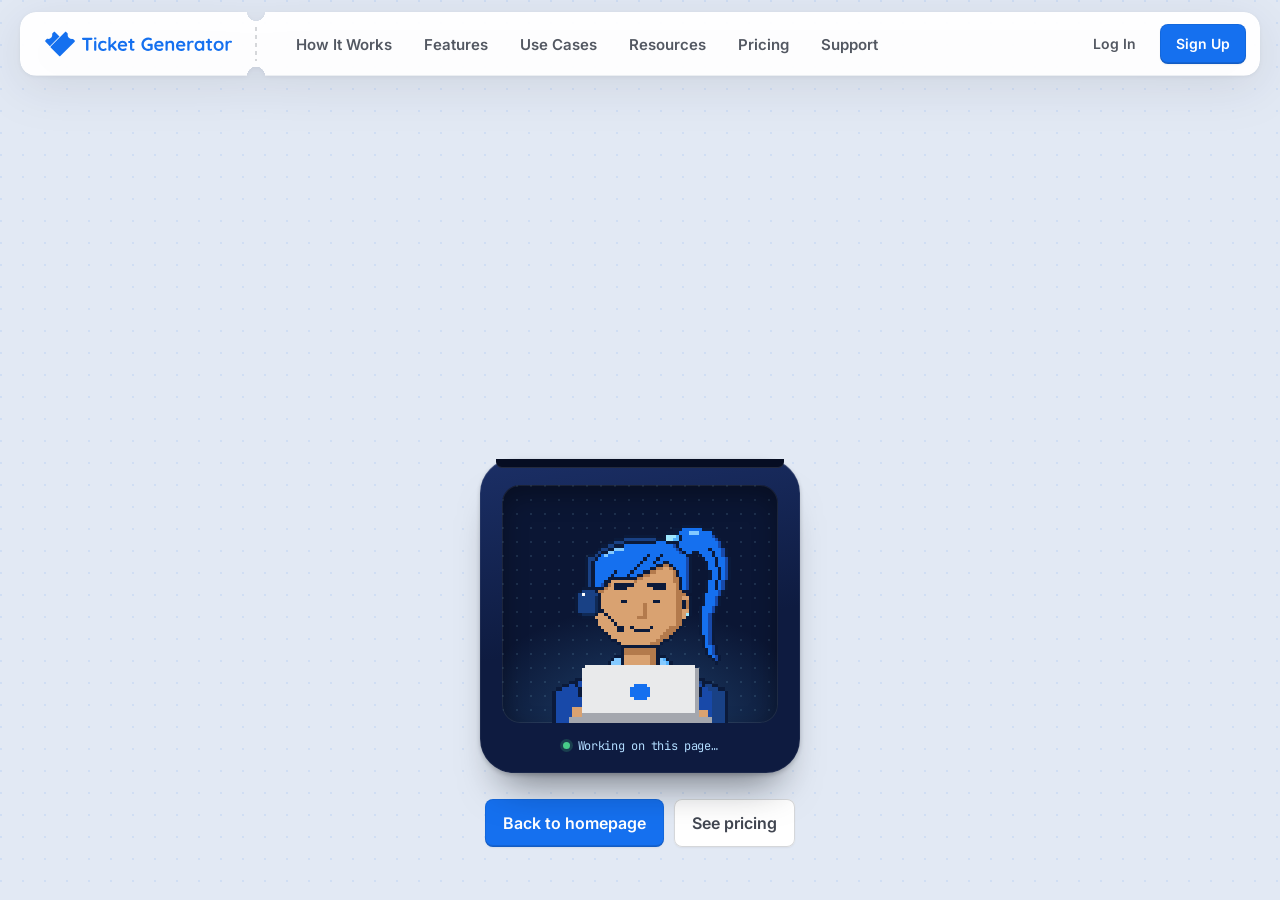
==== commit ae69b890: "Core strengths as a plain grid; no View request; centred Reading Room head; blue Sign Up; closing pi" ====
--- a/coming-soon.html
+++ b/coming-soon.html
@@ -4,7 +4,7 @@
   <meta charset="utf-8">
   <meta name="viewport" content="width=device-width, initial-scale=1">
   <base href="/">
-  <title>Coming soon — Ticket Generator</title>
+  <title>Coming soon — Ticket&nbsp;Generator</title>
   <meta name="description" content="This page of the new Ticket Generator website is still being printed. The homepage and pricing are ready.">
   <meta name="robots" content="noindex">
   <link rel="icon" href="assets/tg-icon.svg" type="image/svg+xml">
@@ -14,9 +14,20 @@
   <link rel="stylesheet" href="css/tokens.css">
   <link rel="stylesheet" href="css/base.css">
   <link rel="stylesheet" href="css/coming-soon.css">
-  <link rel="stylesheet" href="css/dark.css">
 </head>
 <body class="cs-page">
+  <!-- loading screen: Mira at her laptop until the page is ready (never longer than 2.5s) -->
+  <div id="tg-loader" aria-hidden="true"><style>#tg-loader{--m-navy-950:#102a56;--m-blue-200:#b2ddff;--m-sky:#84caff;--m-sky-deep:#53b1fd;--m-tg-blue:#1570ef;--m-blue-700:#175cd3;--m-blue-800:#1849a9;--m-blue-900:#194185;--m-ink:#0b1a3a;--m-white:#fff;--m-lilac:#c3b4ff;--m-cyan:#9fe7ff;--m-skin-t3:#d9a271;--m-skin-t3-shadow:#b37a4c;--m-silver:#e9eaeb;--m-silver-shadow:#a4a7ae;position:fixed;inset:0;z-index:9999;display:grid;place-items:center;background:radial-gradient(circle at 1px 1px,rgba(21,112,239,.09) 1px,transparent 1.5px) 0 0/22px 22px,#e2e9f4;transition:opacity .35s ease,visibility 0s .35s}#tg-loader.is-done{opacity:0;visibility:hidden}.tgl-screen{display:grid;place-items:end center;width:clamp(180px,22vw,240px);aspect-ratio:1.12;padding:0;border-radius:26px;background:radial-gradient(90% 70% at 50% 100%,rgba(83,177,253,.28),transparent 70%),#0b1634;box-shadow:0 0 0 8px #13224a,0 0 0 9px rgba(255,255,255,.08),0 30px 40px -22px rgba(10,13,18,.55);overflow:hidden}.tgl-mira{display:block;width:80%;height:auto;image-rendering:pixelated}.tgl-b,.tgl-sparks{opacity:0}@media (prefers-reduced-motion:no-preference){.tgl-bob{animation:tgl-bob .36s steps(2,end) infinite}.tgl-a{animation:tgl-sa .24s steps(1,end) infinite}.tgl-b{animation:tgl-sb .24s steps(1,end) infinite}.tgl-sparks{animation:tgl-sb .48s steps(1,end) infinite}}@keyframes tgl-bob{50%{transform:translateY(1px)}}@keyframes tgl-sa{0%{opacity:1}50%{opacity:0}}@keyframes tgl-sb{0%{opacity:0}50%{opacity:1}}</style><div class="tgl-screen"><svg class="tgl-mira" viewBox="0 0 64 64" shape-rendering="crispEdges" aria-hidden="true"><g class="tgl-bob"><path d="M18 25h1v5h-1zM14 30h4v1h-4z" fill="var(--m-navy-950)"/><path d="M38 50h1v14h-1z" fill="var(--m-blue-200)"/><path d="M47 5h3v1h-3zM24 10h3v1h-3zM22 11h2v1h-2zM21 12h1v1h-1zM24 44h2v1h-2zM38 44h1v1h-1zM23 45h3v1h-3zM38 45h2v1h-2zM22 46h4v2h-4zM38 46h3v2h-3zM21 48h5v1h-5zM38 48h4v1h-4z" fill="var(--m-sky)"/><path d="M43 6h1v1h-1zM42 7h2v1h-2zM39 44h1v1h-1zM40 45h1v1h-1zM41 46h1v2h-1zM42 48h1v1h-1z" fill="var(--m-sky-deep)"/><path d="M45 4h6v1h-6zM44 5h3v1h-3zM50 5h4v1h-4zM45 6h9v1h-9zM45 7h10v1h-10zM37 8h3v1h-3zM44 8h12v2h-12zM27 9h15v1h-15zM27 10h16v1h-16zM45 10h8v1h-8zM54 10h3v1h-3zM24 11h20v1h-20zM46 11h2v1h-2zM50 11h4v1h-4zM55 11h2v2h-2zM20 12h1v1h-1zM22 12h12v1h-12zM35 12h3v1h-3zM39 12h7v1h-7zM51 12h3v1h-3zM19 13h14v1h-14zM34 13h3v1h-3zM38 13h8v1h-8zM52 13h3v1h-3zM56 13h2v3h-2zM18 14h14v1h-14zM33 14h3v1h-3zM37 14h2v1h-2zM41 14h5v1h-5zM53 14h2v2h-2zM18 15h13v1h-13zM32 15h5v1h-5zM42 15h4v1h-4zM18 16h12v1h-12zM31 16h4v1h-4zM43 16h3v1h-3zM53 16h3v1h-3zM57 16h1v4h-1zM18 17h6v1h-6zM25 17h4v1h-4zM30 17h3v1h-3zM44 17h2v2h-2zM54 17h2v3h-2zM18 18h5v1h-5zM24 18h4v1h-4zM29 18h2v1h-2zM18 19h4v1h-4zM45 19h1v4h-1zM18 20h3v1h-3zM53 20h2v3h-2zM56 20h1v3h-1zM18 21h2v1h-2zM53 23h3v1h-3zM52 24h4v1h-4zM52 25h3v3h-3zM51 28h3v2h-3zM51 30h2v7h-2zM52 37h1v3h-1zM52 40h2v1h-2zM53 41h1v2h-1zM54 43h1v1h-1zM27 46h1v1h-1zM36 46h1v1h-1zM28 47h1v1h-1zM35 47h1v1h-1zM29 48h1v1h-1zM34 48h1v1h-1zM30 49h1v1h-1zM33 49h1v1h-1zM28 54h6v1h-6zM28 55h2v1h-2zM33 55h1v1h-1zM29 56h1v1h-1zM31 56h1v1h-1zM28 57h2v1h-2zM33 57h1v1h-1zM28 58h6v2h-6z" fill="var(--m-tg-blue)"/><path d="M34 54h1v2h-1zM33 56h1v1h-1zM34 57h1v3h-1zM28 60h7v1h-7z" fill="var(--m-blue-700)"/><path d="M54 6h1v1h-1zM55 7h1v1h-1zM56 8h1v2h-1zM42 9h1v1h-1zM43 10h1v1h-1zM57 10h1v3h-1zM44 11h1v1h-1zM46 13h1v10h-1zM58 13h1v7h-1zM57 20h1v3h-1zM20 21h1v1h-1zM56 23h1v2h-1zM55 25h1v3h-1zM54 28h1v2h-1zM53 30h1v10h-1zM54 40h1v3h-1zM55 43h1v2h-1zM18 49h2v1h-2zM44 49h2v1h-2zM15 50h4v1h-4zM45 50h4v1h-4zM13 51h11v2h-11zM40 51h9v1h-9zM10 52h2v1h-2zM40 52h11v1h-11zM8 53h5v1h-5zM14 53h10v3h-10zM40 53h10v3h-10zM51 53h2v1h-2zM6 54h7v2h-7zM51 54h3v2h-3zM6 56h8v8h-8zM15 56h3v1h-3zM19 56h5v1h-5zM40 56h9v8h-9zM50 56h4v8h-4zM15 57h4v2h-4zM20 57h4v2h-4zM15 59h5v5h-5zM21 59h3v5h-3z" fill="var(--m-blue-800)"/><path d="M27 7h10v1h-10zM24 8h3v1h-3zM22 9h2v1h-2zM20 10h2v1h-2zM19 11h1v1h-1zM18 12h1v1h-1zM16 13h2v1h-2zM16 14h1v8h-1zM14 23h4v1h-4zM13 24h1v1h-1zM15 24h4v1h-4zM13 25h5v5h-5zM19 50h5v1h-5zM40 50h5v1h-5zM49 51h2v1h-2zM52 52h2v1h-2zM53 53h3v1h-3zM54 54h4v10h-4zM18 56h1v1h-1zM19 57h1v2h-1zM20 59h1v5h-1z" fill="var(--m-blue-900)"/><path d="M45 3h6v1h-6zM42 4h3v1h-3zM51 4h3v1h-3zM40 5h4v1h-4zM54 5h1v1h-1zM27 6h10v1h-10zM39 6h1v1h-1zM44 6h1v2h-1zM55 6h1v1h-1zM24 7h3v1h-3zM37 7h3v1h-3zM56 7h1v1h-1zM22 8h2v1h-2zM27 8h10v1h-10zM40 8h4v1h-4zM57 8h1v2h-1zM20 9h2v1h-2zM24 9h3v1h-3zM43 9h1v1h-1zM19 10h1v1h-1zM22 10h2v1h-2zM44 10h1v1h-1zM53 10h1v1h-1zM58 10h1v3h-1zM18 11h1v1h-1zM20 11h2v1h-2zM45 11h1v1h-1zM48 11h2v1h-2zM54 11h1v2h-1zM16 12h2v1h-2zM19 12h1v1h-1zM34 12h1v1h-1zM38 12h1v1h-1zM46 12h2v1h-2zM50 12h1v1h-1zM15 13h1v9h-1zM18 13h1v1h-1zM33 13h1v1h-1zM37 13h1v1h-1zM47 13h1v10h-1zM51 13h1v1h-1zM55 13h1v3h-1zM59 13h1v7h-1zM17 14h1v8h-1zM32 14h1v1h-1zM36 14h1v1h-1zM39 14h2v1h-2zM52 14h1v3h-1zM31 15h1v1h-1zM37 15h2v1h-2zM41 15h1v1h-1zM30 16h1v1h-1zM35 16h2v1h-2zM42 16h1v1h-1zM56 16h1v4h-1zM24 17h1v1h-1zM29 17h1v1h-1zM33 17h2v1h-2zM43 17h1v2h-1zM53 17h1v3h-1zM23 18h1v1h-1zM28 18h1v1h-1zM31 18h2v1h-2zM22 19h9v1h-9zM44 19h1v4h-1zM21 20h2v1h-2zM52 20h1v4h-1zM55 20h1v3h-1zM58 20h1v3h-1zM21 21h1v1h-1zM24 21h6v1h-6zM34 21h6v1h-6zM14 22h7v1h-7zM24 22h4v1h-4zM36 22h4v1h-4zM13 23h1v1h-1zM18 23h1v1h-1zM45 23h3v1h-3zM57 23h1v2h-1zM12 24h1v6h-1zM19 24h1v5h-1zM46 24h1v1h-1zM51 24h1v4h-1zM47 25h1v6h-1zM56 25h1v3h-1zM26 26h2v1h-2zM36 26h2v1h-2zM45 26h1v3h-1zM50 28h1v9h-1zM55 28h1v2h-1zM19 29h2v1h-2zM13 30h1v1h-1zM18 30h1v1h-1zM21 30h1v1h-1zM54 30h1v10h-1zM14 31h4v1h-4zM22 31h1v1h-1zM46 31h1v1h-1zM18 32h1v2h-1zM23 32h1v1h-1zM45 32h1v2h-1zM24 33h1v1h-1zM19 34h1v1h-1zM25 34h2v2h-2zM29 34h1v1h-1zM35 34h1v1h-1zM44 34h1v1h-1zM20 35h1v1h-1zM30 35h5v1h-5zM43 35h1v1h-1zM21 36h1v1h-1zM42 36h1v1h-1zM22 37h1v1h-1zM41 37h1v1h-1zM51 37h1v4h-1zM23 38h2v1h-2zM39 38h2v1h-2zM25 39h1v1h-1zM38 39h1v1h-1zM26 40h12v1h-12zM55 40h1v3h-1zM26 41h1v2h-1zM37 41h1v2h-1zM52 41h1v2h-1zM24 43h3v1h-3zM37 43h3v1h-3zM53 43h1v1h-1zM56 43h1v2h-1zM23 44h1v1h-1zM26 44h1v5h-1zM37 44h1v5h-1zM40 44h1v1h-1zM54 44h1v1h-1zM22 45h1v1h-1zM41 45h1v1h-1zM55 45h1v1h-1zM21 46h1v2h-1zM42 46h1v2h-1zM18 48h3v1h-3zM43 48h3v1h-3zM15 49h3v1h-3zM20 49h6v1h-6zM38 49h6v1h-6zM46 49h3v1h-3zM12 50h3v1h-3zM24 50h1v14h-1zM30 50h4v1h-4zM39 50h1v14h-1zM49 50h3v1h-3zM10 51h3v1h-3zM28 51h7v1h-7zM51 51h3v1h-3zM8 52h2v1h-2zM12 52h1v1h-1zM27 52h1v4h-1zM35 52h1v4h-1zM51 52h1v1h-1zM54 52h2v1h-2zM6 53h2v1h-2zM13 53h1v3h-1zM50 53h1v3h-1zM56 53h2v1h-2zM5 54h1v10h-1zM58 54h1v10h-1zM14 56h1v8h-1zM28 56h1v1h-1zM34 56h1v1h-1zM49 56h1v8h-1zM27 57h1v4h-1zM35 57h1v4h-1zM28 61h7v1h-7z" fill="var(--m-ink)"/><path d="M14 24h1v1h-1zM28 46h8v1h-8zM27 47h1v1h-1zM29 47h6v1h-6zM36 47h1v1h-1zM27 48h2v1h-2zM30 48h4v1h-4zM35 48h2v1h-2zM26 49h4v1h-4zM31 49h2v1h-2zM34 49h4v2h-4zM25 50h5v1h-5zM25 51h3v1h-3zM35 51h3v1h-3zM25 52h2v4h-2zM36 52h2v4h-2zM30 55h3v1h-3zM25 56h3v1h-3zM30 56h1v1h-1zM32 56h1v1h-1zM35 56h3v1h-3zM25 57h2v4h-2zM30 57h3v1h-3zM36 57h2v4h-2zM25 61h3v1h-3zM35 61h3v1h-3zM25 62h13v2h-13z" fill="var(--m-white)"/><path d="M28 52h7v1h-7z" fill="var(--m-lilac)"/><path d="M40 6h3v1h-3zM40 7h2v1h-2zM46 30h1v1h-1zM28 53h7v1h-7z" fill="var(--m-cyan)"/><path d="M39 16h2v1h-2zM37 17h5v1h-5zM35 18h7v1h-7zM33 19h9v1h-9zM23 20h7v1h-7zM31 20h11v1h-11zM23 21h1v1h-1zM30 21h4v1h-4zM40 21h3v2h-3zM22 22h2v1h-2zM28 22h8v1h-8zM21 23h22v1h-22zM20 24h23v2h-23zM45 25h2v1h-2zM20 26h6v1h-6zM28 26h8v1h-8zM38 26h5v1h-5zM20 27h13v2h-13zM34 27h9v5h-9zM21 29h12v1h-12zM45 29h2v1h-2zM19 30h2v1h-2zM22 30h11v1h-11zM45 30h1v2h-1zM18 31h4v1h-4zM23 31h8v1h-8zM19 32h4v1h-4zM24 32h19v1h-19zM19 33h5v1h-5zM25 33h18v1h-18zM20 34h5v1h-5zM27 34h2v1h-2zM30 34h5v1h-5zM36 34h5v1h-5zM21 35h4v1h-4zM27 35h3v1h-3zM35 35h5v1h-5zM22 36h17v1h-17zM23 37h15v1h-15zM25 38h12v1h-12zM26 39h9v1h-9zM27 43h8v3h-8z" fill="var(--m-skin-t3)"/><path d="M39 15h2v1h-2zM37 16h2v1h-2zM41 16h1v1h-1zM35 17h2v1h-2zM42 17h1v2h-1zM33 18h2v1h-2zM31 19h2v1h-2zM42 19h2v2h-2zM30 20h1v1h-1zM22 21h1v1h-1zM43 21h1v2h-1zM21 22h1v1h-1zM19 23h2v1h-2zM43 23h2v1h-2zM43 24h3v1h-3zM43 25h2v9h-2zM46 26h1v3h-1zM33 27h1v4h-1zM31 31h3v1h-3zM41 34h3v1h-3zM40 35h3v1h-3zM39 36h3v1h-3zM38 37h3v1h-3zM37 38h2v1h-2zM35 39h3v1h-3zM27 41h10v2h-10zM35 43h2v3h-2z" fill="var(--m-skin-t3-shadow)"/></g><g class="tgl-laptop">
+              <path d="M15 46h34v1h-34zM14 47h36v15h-36z" fill="var(--m-silver)"/>
+              <path d="M14 61h36v1h-36zM49 47h1v14h-1z" fill="var(--m-silver-shadow)"/>
+              <path d="M30 52h4v1h-4zM29 53h6v3h-6zM30 56h4v1h-4z" fill="var(--m-tg-blue)"/>
+              <path d="M10 62h44v2h-44z" fill="var(--m-silver-shadow)"/>
+              <g class="tgl-hands tgl-a"><path d="M11 59h3v3h-3zM50 60h3v2h-3z" fill="var(--m-skin-t3)"/></g>
+              <g class="tgl-hands tgl-b"><path d="M11 60h3v2h-3zM50 59h3v3h-3z" fill="var(--m-skin-t3)"/></g>
+              <g class="tgl-sparks"><path d="M9 55h1v1h-1zM54 54h1v1h-1zM7 58h1v1h-1z" fill="var(--m-cyan)"/></g>
+            </g>
+          </svg></div></div>
+  <script>(function(){var l=document.getElementById('tg-loader');function done(){if(!l)return;l.classList.add('is-done');var x=l;l=null;setTimeout(function(){x.remove()},400)}if(document.readyState==='complete')done();else{window.addEventListener('load',done);setTimeout(done,2500)}})();</script>
 
   <header class="site-header" data-header>
     <div class="container header-inner">
@@ -43,7 +54,7 @@
 
       <div class="nav-actions">
         <a href="https://tg-full-revamp.vercel.app/login" class="btn btn-link">Log In</a>
-        <a href="https://tg-full-revamp.vercel.app/signup" class="btn btn-dark">Sign Up</a>
+        <a href="https://tg-full-revamp.vercel.app/signup" class="btn btn-primary">Sign Up</a>
       </div>
 
       <button class="menu-toggle" aria-controls="main-nav" aria-expanded="false" aria-label="Open menu" data-menu-toggle>
@@ -59,7 +70,7 @@
         <article class="cs-ticket">
           <p class="cs-label mono">Admit one · Coming soon</p>
           <h1>This page is still at the printer</h1>
-          <p class="cs-copy">We’re redesigning Ticket Generator one page at a time. The homepage and pricing are ready, and this page is next in the queue.</p>
+          <p class="cs-copy">We’re redesigning Ticket&nbsp;Generator one page at a time. The homepage and pricing are ready, and this page is next in the queue.</p>
           <div class="cs-stub">
             <svg class="cs-qr" viewBox="0 0 29 29" shape-rendering="crispEdges" role="img" aria-label="QR code that opens the Ticket Generator homepage"><path d="M0 0h1v1h-1zM1 0h1v1h-1zM2 0h1v1h-1zM3 0h1v1h-1zM4 0h1v1h-1zM5 0h1v1h-1zM6 0h1v1h-1zM8 0h1v1h-1zM9 0h1v1h-1zM10 0h1v1h-1zM14 0h1v1h-1zM15 0h1v1h-1zM18 0h1v1h-1zM22 0h1v1h-1zM23 0h1v1h-1zM24 0h1v1h-1zM25 0h1v1h-1zM26 0h1v1h-1zM27 0h1v1h-1zM28 0h1v1h-1zM0 1h1v1h-1zM6 1h1v1h-1zM11 1h1v1h-1zM12 1h1v1h-1zM18 1h1v1h-1zM19 1h1v1h-1zM20 1h1v1h-1zM22 1h1v1h-1zM28 1h1v1h-1zM0 2h1v1h-1zM2 2h1v1h-1zM3 2h1v1h-1zM4 2h1v1h-1zM6 2h1v1h-1zM9 2h1v1h-1zM10 2h1v1h-1zM11 2h1v1h-1zM12 2h1v1h-1zM14 2h1v1h-1zM15 2h1v1h-1zM16 2h1v1h-1zM17 2h1v1h-1zM18 2h1v1h-1zM19 2h1v1h-1zM20 2h1v1h-1zM22 2h1v1h-1zM24 2h1v1h-1zM25 2h1v1h-1zM26 2h1v1h-1zM28 2h1v1h-1zM0 3h1v1h-1zM2 3h1v1h-1zM3 3h1v1h-1zM4 3h1v1h-1zM6 3h1v1h-1zM8 3h1v1h-1zM15 3h1v1h-1zM18 3h1v1h-1zM20 3h1v1h-1zM22 3h1v1h-1zM24 3h1v1h-1zM25 3h1v1h-1zM26 3h1v1h-1zM28 3h1v1h-1zM0 4h1v1h-1zM2 4h1v1h-1zM3 4h1v1h-1zM4 4h1v1h-1zM6 4h1v1h-1zM8 4h1v1h-1zM10 4h1v1h-1zM12 4h1v1h-1zM14 4h1v1h-1zM15 4h1v1h-1zM16 4h1v1h-1zM17 4h1v1h-1zM18 4h1v1h-1zM22 4h1v1h-1zM24 4h1v1h-1zM25 4h1v1h-1zM26 4h1v1h-1zM28 4h1v1h-1zM0 5h1v1h-1zM6 5h1v1h-1zM8 5h1v1h-1zM9 5h1v1h-1zM12 5h1v1h-1zM19 5h1v1h-1zM22 5h1v1h-1zM28 5h1v1h-1zM0 6h1v1h-1zM1 6h1v1h-1zM2 6h1v1h-1zM3 6h1v1h-1zM4 6h1v1h-1zM5 6h1v1h-1zM6 6h1v1h-1zM8 6h1v1h-1zM10 6h1v1h-1zM12 6h1v1h-1zM14 6h1v1h-1zM16 6h1v1h-1zM18 6h1v1h-1zM20 6h1v1h-1zM22 6h1v1h-1zM23 6h1v1h-1zM24 6h1v1h-1zM25 6h1v1h-1zM26 6h1v1h-1zM27 6h1v1h-1zM28 6h1v1h-1zM8 7h1v1h-1zM12 7h1v1h-1zM13 7h1v1h-1zM15 7h1v1h-1zM16 7h1v1h-1zM17 7h1v1h-1zM18 7h1v1h-1zM20 7h1v1h-1zM0 8h1v1h-1zM4 8h1v1h-1zM6 8h1v1h-1zM7 8h1v1h-1zM8 8h1v1h-1zM9 8h1v1h-1zM10 8h1v1h-1zM11 8h1v1h-1zM13 8h1v1h-1zM16 8h1v1h-1zM17 8h1v1h-1zM19 8h1v1h-1zM20 8h1v1h-1zM21 8h1v1h-1zM22 8h1v1h-1zM23 8h1v1h-1zM24 8h1v1h-1zM25 8h1v1h-1zM28 8h1v1h-1zM5 9h1v1h-1zM9 9h1v1h-1zM12 9h1v1h-1zM13 9h1v1h-1zM14 9h1v1h-1zM15 9h1v1h-1zM16 9h1v1h-1zM22 9h1v1h-1zM23 9h1v1h-1zM24 9h1v1h-1zM25 9h1v1h-1zM26 9h1v1h-1zM27 9h1v1h-1zM28 9h1v1h-1zM0 10h1v1h-1zM2 10h1v1h-1zM3 10h1v1h-1zM4 10h1v1h-1zM6 10h1v1h-1zM8 10h1v1h-1zM10 10h1v1h-1zM11 10h1v1h-1zM15 10h1v1h-1zM17 10h1v1h-1zM22 10h1v1h-1zM24 10h1v1h-1zM28 10h1v1h-1zM1 11h1v1h-1zM2 11h1v1h-1zM7 11h1v1h-1zM8 11h1v1h-1zM10 11h1v1h-1zM11 11h1v1h-1zM12 11h1v1h-1zM14 11h1v1h-1zM15 11h1v1h-1zM16 11h1v1h-1zM17 11h1v1h-1zM19 11h1v1h-1zM22 11h1v1h-1zM25 11h1v1h-1zM27 11h1v1h-1zM28 11h1v1h-1zM1 12h1v1h-1zM2 12h1v1h-1zM6 12h1v1h-1zM9 12h1v1h-1zM10 12h1v1h-1zM13 12h1v1h-1zM14 12h1v1h-1zM17 12h1v1h-1zM18 12h1v1h-1zM19 12h1v1h-1zM21 12h1v1h-1zM23 12h1v1h-1zM27 12h1v1h-1zM0 13h1v1h-1zM1 13h1v1h-1zM2 13h1v1h-1zM3 13h1v1h-1zM5 13h1v1h-1zM12 13h1v1h-1zM15 13h1v1h-1zM16 13h1v1h-1zM17 13h1v1h-1zM18 13h1v1h-1zM22 13h1v1h-1zM23 13h1v1h-1zM24 13h1v1h-1zM25 13h1v1h-1zM26 13h1v1h-1zM27 13h1v1h-1zM28 13h1v1h-1zM0 14h1v1h-1zM1 14h1v1h-1zM3 14h1v1h-1zM4 14h1v1h-1zM6 14h1v1h-1zM8 14h1v1h-1zM10 14h1v1h-1zM11 14h1v1h-1zM12 14h1v1h-1zM13 14h1v1h-1zM14 14h1v1h-1zM15 14h1v1h-1zM16 14h1v1h-1zM18 14h1v1h-1zM20 14h1v1h-1zM21 14h1v1h-1zM22 14h1v1h-1zM25 14h1v1h-1zM26 14h1v1h-1zM28 14h1v1h-1zM0 15h1v1h-1zM2 15h1v1h-1zM4 15h1v1h-1zM7 15h1v1h-1zM9 15h1v1h-1zM12 15h1v1h-1zM13 15h1v1h-1zM17 15h1v1h-1zM20 15h1v1h-1zM21 15h1v1h-1zM24 15h1v1h-1zM27 15h1v1h-1zM28 15h1v1h-1zM1 16h1v1h-1zM3 16h1v1h-1zM5 16h1v1h-1zM6 16h1v1h-1zM7 16h1v1h-1zM10 16h1v1h-1zM12 16h1v1h-1zM13 16h1v1h-1zM15 16h1v1h-1zM17 16h1v1h-1zM20 16h1v1h-1zM21 16h1v1h-1zM27 16h1v1h-1zM0 17h1v1h-1zM2 17h1v1h-1zM7 17h1v1h-1zM10 17h1v1h-1zM12 17h1v1h-1zM13 17h1v1h-1zM14 17h1v1h-1zM15 17h1v1h-1zM20 17h1v1h-1zM21 17h1v1h-1zM22 17h1v1h-1zM24 17h1v1h-1zM25 17h1v1h-1zM27 17h1v1h-1zM28 17h1v1h-1zM2 18h1v1h-1zM3 18h1v1h-1zM5 18h1v1h-1zM6 18h1v1h-1zM7 18h1v1h-1zM9 18h1v1h-1zM11 18h1v1h-1zM12 18h1v1h-1zM15 18h1v1h-1zM16 18h1v1h-1zM18 18h1v1h-1zM20 18h1v1h-1zM21 18h1v1h-1zM22 18h1v1h-1zM24 18h1v1h-1zM26 18h1v1h-1zM28 18h1v1h-1zM3 19h1v1h-1zM10 19h1v1h-1zM12 19h1v1h-1zM14 19h1v1h-1zM15 19h1v1h-1zM17 19h1v1h-1zM20 19h1v1h-1zM27 19h1v1h-1zM28 19h1v1h-1zM0 20h1v1h-1zM1 20h1v1h-1zM2 20h1v1h-1zM3 20h1v1h-1zM4 20h1v1h-1zM5 20h1v1h-1zM6 20h1v1h-1zM7 20h1v1h-1zM8 20h1v1h-1zM10 20h1v1h-1zM12 20h1v1h-1zM13 20h1v1h-1zM14 20h1v1h-1zM15 20h1v1h-1zM17 20h1v1h-1zM19 20h1v1h-1zM20 20h1v1h-1zM21 20h1v1h-1zM22 20h1v1h-1zM23 20h1v1h-1zM24 20h1v1h-1zM25 20h1v1h-1zM28 20h1v1h-1zM8 21h1v1h-1zM15 21h1v1h-1zM16 21h1v1h-1zM18 21h1v1h-1zM19 21h1v1h-1zM20 21h1v1h-1zM24 21h1v1h-1zM28 21h1v1h-1zM0 22h1v1h-1zM1 22h1v1h-1zM2 22h1v1h-1zM3 22h1v1h-1zM4 22h1v1h-1zM5 22h1v1h-1zM6 22h1v1h-1zM8 22h1v1h-1zM9 22h1v1h-1zM10 22h1v1h-1zM11 22h1v1h-1zM13 22h1v1h-1zM14 22h1v1h-1zM15 22h1v1h-1zM17 22h1v1h-1zM18 22h1v1h-1zM19 22h1v1h-1zM20 22h1v1h-1zM22 22h1v1h-1zM24 22h1v1h-1zM25 22h1v1h-1zM26 22h1v1h-1zM28 22h1v1h-1zM0 23h1v1h-1zM6 23h1v1h-1zM12 23h1v1h-1zM13 23h1v1h-1zM15 23h1v1h-1zM17 23h1v1h-1zM18 23h1v1h-1zM19 23h1v1h-1zM20 23h1v1h-1zM24 23h1v1h-1zM28 23h1v1h-1zM0 24h1v1h-1zM2 24h1v1h-1zM3 24h1v1h-1zM4 24h1v1h-1zM6 24h1v1h-1zM8 24h1v1h-1zM9 24h1v1h-1zM11 24h1v1h-1zM12 24h1v1h-1zM13 24h1v1h-1zM17 24h1v1h-1zM19 24h1v1h-1zM20 24h1v1h-1zM21 24h1v1h-1zM22 24h1v1h-1zM23 24h1v1h-1zM24 24h1v1h-1zM25 24h1v1h-1zM27 24h1v1h-1zM0 25h1v1h-1zM2 25h1v1h-1zM3 25h1v1h-1zM4 25h1v1h-1zM6 25h1v1h-1zM10 25h1v1h-1zM13 25h1v1h-1zM14 25h1v1h-1zM15 25h1v1h-1zM16 25h1v1h-1zM19 25h1v1h-1zM20 25h1v1h-1zM21 25h1v1h-1zM28 25h1v1h-1zM0 26h1v1h-1zM2 26h1v1h-1zM3 26h1v1h-1zM4 26h1v1h-1zM6 26h1v1h-1zM10 26h1v1h-1zM11 26h1v1h-1zM12 26h1v1h-1zM13 26h1v1h-1zM15 26h1v1h-1zM19 26h1v1h-1zM21 26h1v1h-1zM25 26h1v1h-1zM26 26h1v1h-1zM27 26h1v1h-1zM28 26h1v1h-1zM0 27h1v1h-1zM6 27h1v1h-1zM9 27h1v1h-1zM10 27h1v1h-1zM16 27h1v1h-1zM17 27h1v1h-1zM19 27h1v1h-1zM20 27h1v1h-1zM21 27h1v1h-1zM23 27h1v1h-1zM25 27h1v1h-1zM27 27h1v1h-1zM28 27h1v1h-1zM0 28h1v1h-1zM1 28h1v1h-1zM2 28h1v1h-1zM3 28h1v1h-1zM4 28h1v1h-1zM5 28h1v1h-1zM6 28h1v1h-1zM8 28h1v1h-1zM9 28h1v1h-1zM10 28h1v1h-1zM11 28h1v1h-1zM12 28h1v1h-1zM17 28h1v1h-1zM20 28h1v1h-1zM21 28h1v1h-1zM23 28h1v1h-1zM24 28h1v1h-1zM27 28h1v1h-1z" fill="currentColor"/></svg>
             <p class="mono">Scan for the homepage</p>
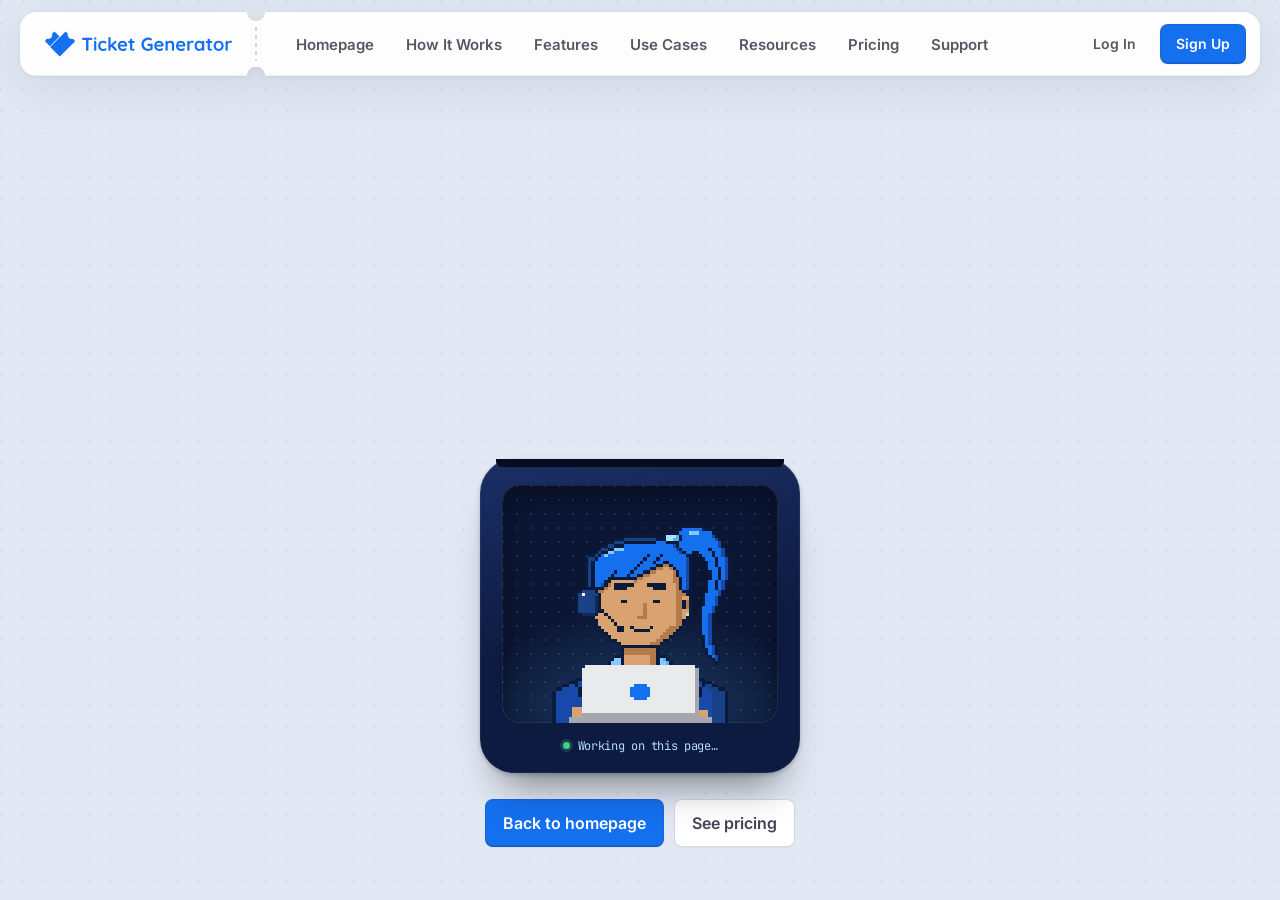
==== commit d0e6dcb3: "Nav: Homepage link; header logo cycles through three versions on click; pricing receipt slot clear o" ====
--- a/coming-soon.html
+++ b/coming-soon.html
@@ -31,13 +31,15 @@
 
   <header class="site-header" data-header>
     <div class="container header-inner">
-      <a href="/" class="logo" aria-label="Ticket Generator home">
-        <img src="assets/tg-icon.svg" alt="" width="32" height="32">
-        <img src="assets/tg-logotype.svg" alt="Ticket Generator" class="logo-type" width="150" height="14">
-      </a>
+      <button type="button" class="logo logo-cycle" data-logo-cycle aria-label="Ticket Generator logo. Click to see another version">
+        <span class="logo-v is-on"><img src="assets/tg-icon.svg" alt="" width="32" height="32"><img src="assets/tg-logotype.svg" alt="Ticket Generator" class="logo-type" width="150" height="14"></span>
+        <span class="logo-v"><img src="assets/logos/logo-2.svg" alt="Ticket Generator" class="logo-alt" width="296" height="70"></span>
+        <span class="logo-v"><img src="assets/logos/logo-3.svg" alt="Ticket Generator" class="logo-alt" width="296" height="84"></span>
+      </button>
 
       <nav class="main-nav" id="main-nav" aria-label="Main">
         <ul>
+          <li><a href="/">Homepage</a></li>
           <li><a href="how-it-works.html">How It Works</a></li>
           <li><a href="features.html">Features</a></li>
           <li><a href="use-cases.html">Use Cases</a></li>
--- a/css/base.css
+++ b/css/base.css
@@ -273,3 +273,13 @@
 html.nav-open .m-cta { transform: translateY(140%); }
 .nav-note { display: none; }
 @media (max-width: 960px) { .nav-note { display: block; } }
+
+/* ---------- Header logo that cycles through three versions on click ---------- */
+.logo-cycle { position: relative; padding: 0; border: 0; background: none; cursor: pointer; font: inherit; }
+.logo-cycle .logo-v { display: none; align-items: center; gap: 6px; }
+.logo-cycle .logo-v.is-on { display: flex; animation: logo-in .35s ease both; }
+.logo-cycle .logo-alt { display: block; width: auto; height: 34px; }
+.logo-cycle:focus-visible { outline: 2px solid var(--brand-500); outline-offset: 4px; border-radius: 8px; }
+@keyframes logo-in { from { opacity: 0; transform: scale(.92); } }
+@media (prefers-reduced-motion: reduce) { .logo-cycle .logo-v.is-on { animation: none; } }
+@media (max-width: 768px) { .logo-cycle .logo-alt { height: 30px; } }
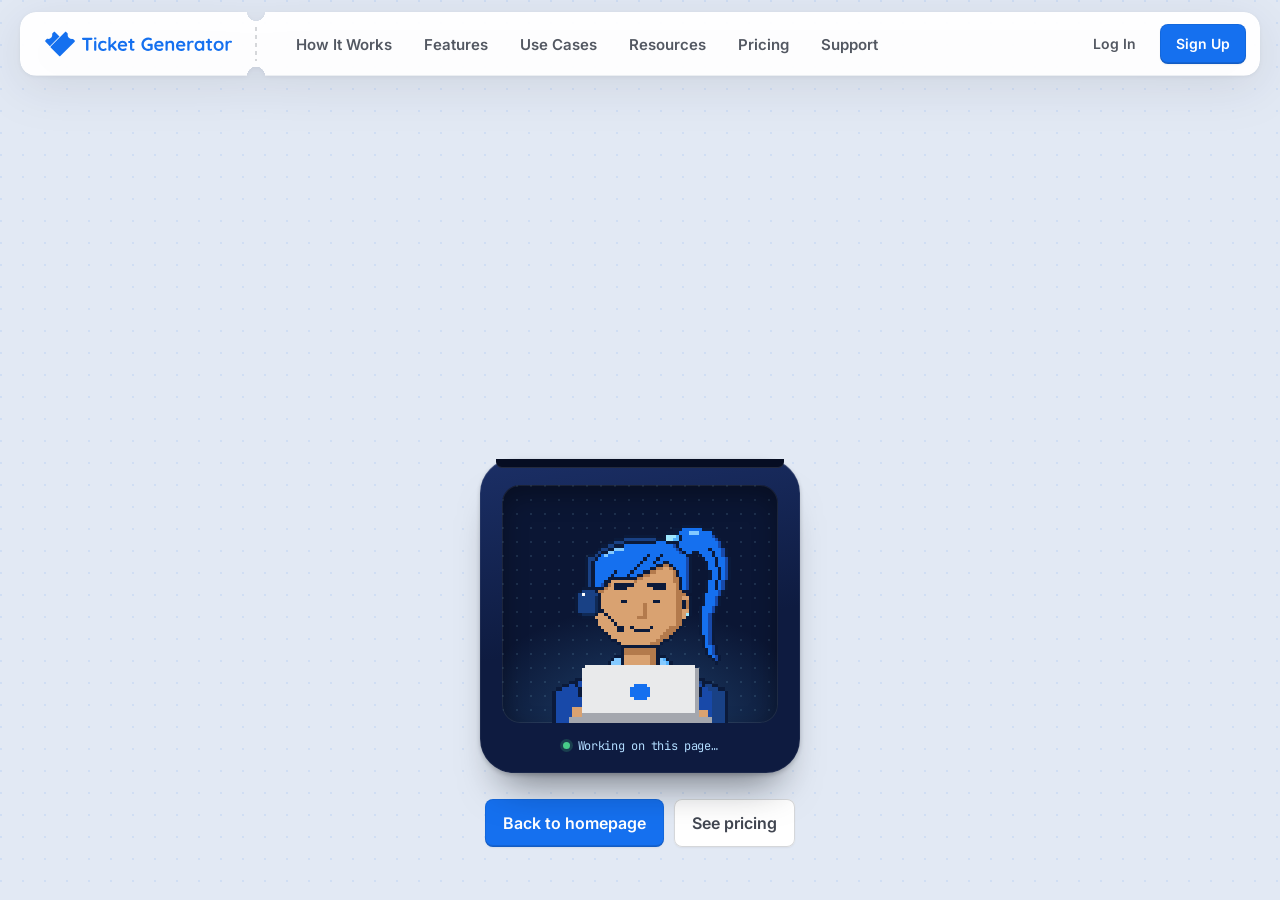
==== commit 994e4586: "Review round: original linked logo, event-type picker, brand QR only where scanning matters, CTA ban" ====
--- a/coming-soon.html
+++ b/coming-soon.html
@@ -31,15 +31,13 @@
 
   <header class="site-header" data-header>
     <div class="container header-inner">
-      <button type="button" class="logo logo-cycle" data-logo-cycle aria-label="Ticket Generator logo. Click to see another version">
-        <span class="logo-v is-on"><img src="assets/tg-icon.svg" alt="" width="32" height="32"><img src="assets/tg-logotype.svg" alt="Ticket Generator" class="logo-type" width="150" height="14"></span>
-        <span class="logo-v"><img src="assets/logos/logo-2.svg" alt="Ticket Generator" class="logo-alt" width="296" height="70"></span>
-        <span class="logo-v"><img src="assets/logos/logo-3.svg" alt="Ticket Generator" class="logo-alt" width="296" height="84"></span>
-      </button>
+      <a href="/" class="logo" aria-label="Ticket Generator home">
+        <img src="assets/tg-icon.svg" alt="" width="32" height="32">
+        <img src="assets/tg-logotype.svg" alt="Ticket Generator" class="logo-type" width="150" height="14">
+      </a>
 
       <nav class="main-nav" id="main-nav" aria-label="Main">
         <ul>
-          <li><a href="/">Homepage</a></li>
           <li><a href="how-it-works.html">How It Works</a></li>
           <li><a href="features.html">Features</a></li>
           <li><a href="use-cases.html">Use Cases</a></li>
--- a/css/base.css
+++ b/css/base.css
@@ -274,12 +274,4 @@
 .nav-note { display: none; }
 @media (max-width: 960px) { .nav-note { display: block; } }
 
-/* ---------- Header logo that cycles through three versions on click ---------- */
-.logo-cycle { position: relative; padding: 0; border: 0; background: none; cursor: pointer; font: inherit; }
-.logo-cycle .logo-v { display: none; align-items: center; gap: 6px; }
-.logo-cycle .logo-v.is-on { display: flex; animation: logo-in .35s ease both; }
-.logo-cycle .logo-alt { display: block; width: auto; height: 34px; }
-.logo-cycle:focus-visible { outline: 2px solid var(--brand-500); outline-offset: 4px; border-radius: 8px; }
-@keyframes logo-in { from { opacity: 0; transform: scale(.92); } }
-@media (prefers-reduced-motion: reduce) { .logo-cycle .logo-v.is-on { animation: none; } }
-@media (max-width: 768px) { .logo-cycle .logo-alt { height: 30px; } }
+
